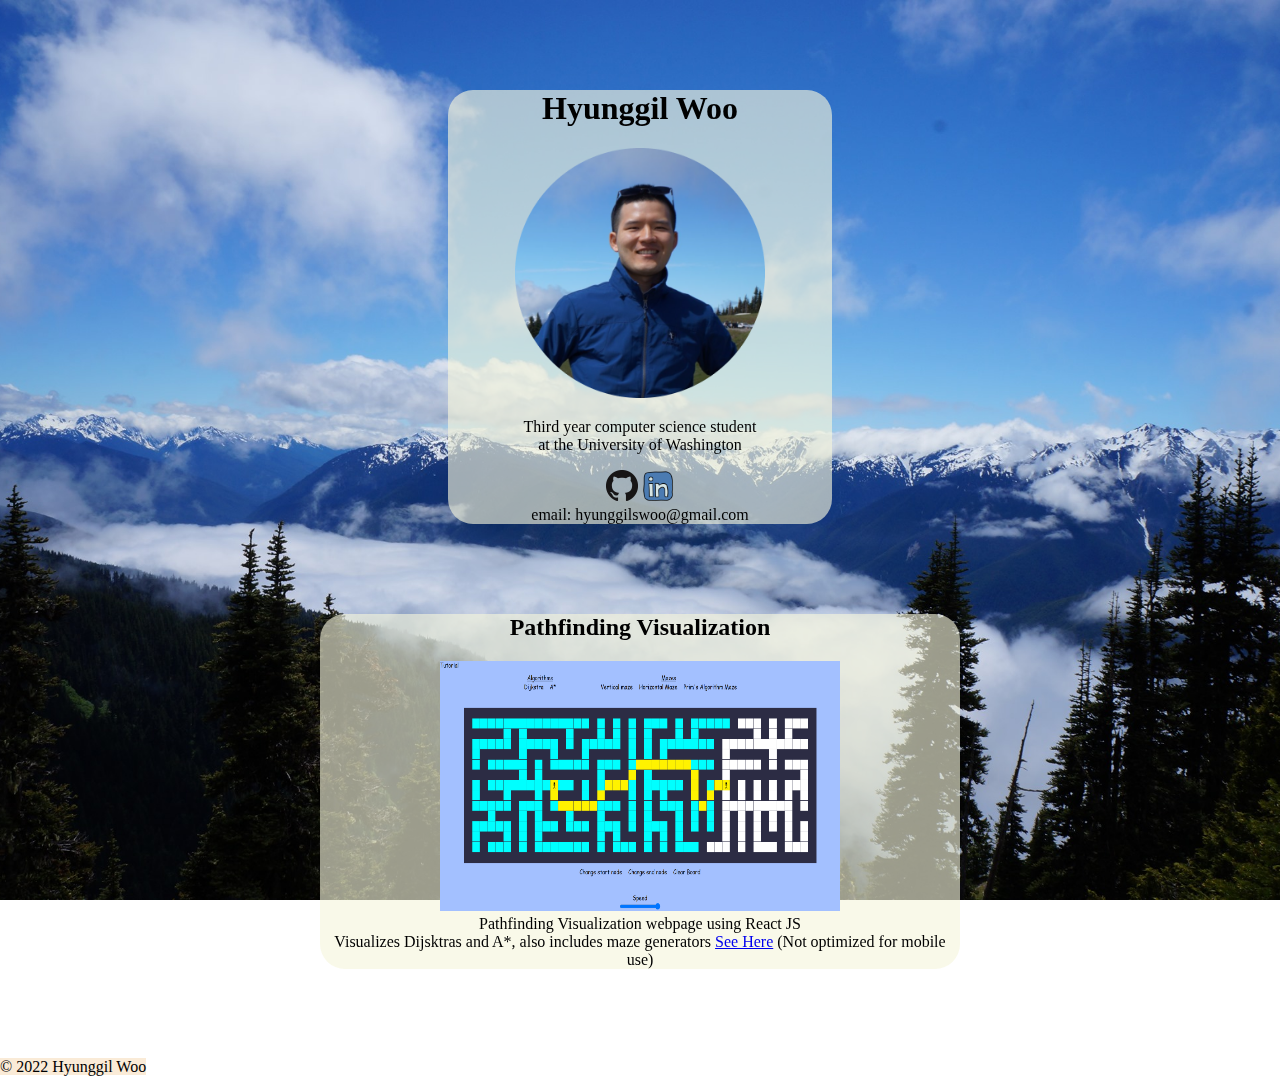
==== index.html @ 82d0720c "Add files via upload" ====
<!DOCTYPE html>
<html lang="en">
  <head>
    <link href="stylesheet.css" rel="stylesheet" />
    <title>Hyunggil Woo</title>
    <link rel="icon" href="resources/Hyunggil_Title.png" type="image/icon type" />
  </head>

  <body id="noScroll" class="main" style="font-family: Comic Sans MS">
    <div class="mainblock show-on-scroll">
      <h1 style="text-align: center">Hyunggil Woo</h1>
      <div style="text-align: center">
        <img src="resources/Hyunggil.png" width="250" height="250" />
      </div>
      <span style="text-align: center">
        <p>
          Third year computer science student<br />
          at the University of Washington
        </p>

        <div>
          <!--
          <a href="" target="”_blank”"
            ><img src="resources/resumepic.png"
          /></a>
          -->
          <a href="https://github.com/Hyunggilwoo" target="”_blank”"
            ><img src="resources/gitpic.png"
          /></a>
          <a
            href="https://www.linkedin.com/in/hyunggil-woo/"
            target="”_blank”"
            ><img src="resources/linkpic.png"
          /></a>
        </div>
        <div style="text-align: center">email: hyunggilswoo@gmail.com</div>
      </span>
    </div>
    <!--
    <div class="ProjBlock show-on-scroll" style="text-align: center">
      <h2 style="position: relative">Sorting Visualization</h2>
      <img src="resources/SortPic.PNG" width="400" height="250" /><br />
      Sorting Visualization webpage using React JS<br />
      Visualizes SelectionSort, MergeSort, QuickSort and HeapSort
      <a
        href=
        target="”_blank”"
        >See Here</a
      >
      (Not optimized for mobile use)
    </div>
    -->
    <div class="ProjBlock show-on-scroll" style="text-align: center">
      <h2 style="position: relative">Pathfinding Visualization</h2>
      <img src="resources/PathfindingPic.PNG" width="400" height="250" /><br />
      Pathfinding Visualization webpage using React JS<br />
      Visualizes Dijsktras and A*, also includes maze generators
      <a
        href="https://hyunggilwoo.github.io/Visualizing-PathFinder/"
        target="”_blank”"
        >See Here</a
      >
      (Not optimized for mobile use)
    </div>
    <!--
    <div class="ProjBlock show-on-scroll" style="text-align: center">
      <h2 style="position: relative">Image-Inverter-and-Pixelater</h2>
      <img src="resources/ImgPic.PNG" width="400" height="250" /><br />
      Image inverter and pixelater using HTML, CSS and JavaScript<br />
      Able to invert and pixelate .png, .jpeg and .gif files<br />
      <a
        href=""
        target="”_blank”"
        >See Here</a
      >
      (Not optimized for mobile use)
    </div>
    -->
    <!--
    <div class="ProjBlock show-on-scroll" style="text-align: center">
      <h2 style="position: relative">Sudoku Solver</h2>
      <img src="resources/sudokuSolverPic.PNG" width="200" height="250" /><br />
      Sudoku Solver that uses a backtracking algorithm. Includes a visual
      animation of the algorithm<br />
      <a href="" target="”_blank”"
        >See Here</a
      >
    </div>
    -->
    <script src="portfolio.js" type="text/javascript"></script>
    <span style="width: auto; background-color: antiquewhite; bottom: 0"
      >© 2022 Hyunggil Woo</span
    >
  </body>
</html>
---- stylesheet.css ----
body, html {
  height: 100%;
  margin: 0;
}
.main {
  background-image: url(./resources/hurriciane_ridge.jpg);
  height: 100%; 
  
}
#noScroll{
  background-repeat: no-repeat;
  background-attachment: fixed;
  background-position: center;
  background-size: cover;
}
  div.mainblock{
    width: 30%;
    border-radius: 25px;
    background-color: rgba(245, 245, 220, 0.63);
    margin-top: 7%;
    margin-bottom: 7%;
}
  .mainblock{
    margin: 2em auto;
    animation-name: anim2;
    animation-duration: 2s;  
    opacity: 1;
    transition: opacity 1s ease-out;
    will-change:  opacity;
      
  }
  .mainblock.is-visible{
    opacity: 1;
    
}
  @keyframes anim2 {
    
    from {opacity: 0;}
    to {opacity: 1;}
  }
  
  div.ProjBlock{
      width: 50%;
      border-radius: 25px;
      background-color: rgba(245, 245, 220, 0.63);
      margin-top: 7%;
      margin-bottom: 7%;
  }
  .ProjBlock{
    margin: 2em auto;
    opacity: 0;
    transition: opacity 1s ease-out;
    will-change:  opacity;
    
  }

  .ProjBlock.is-visible{
      opacity: 1;
      
  }
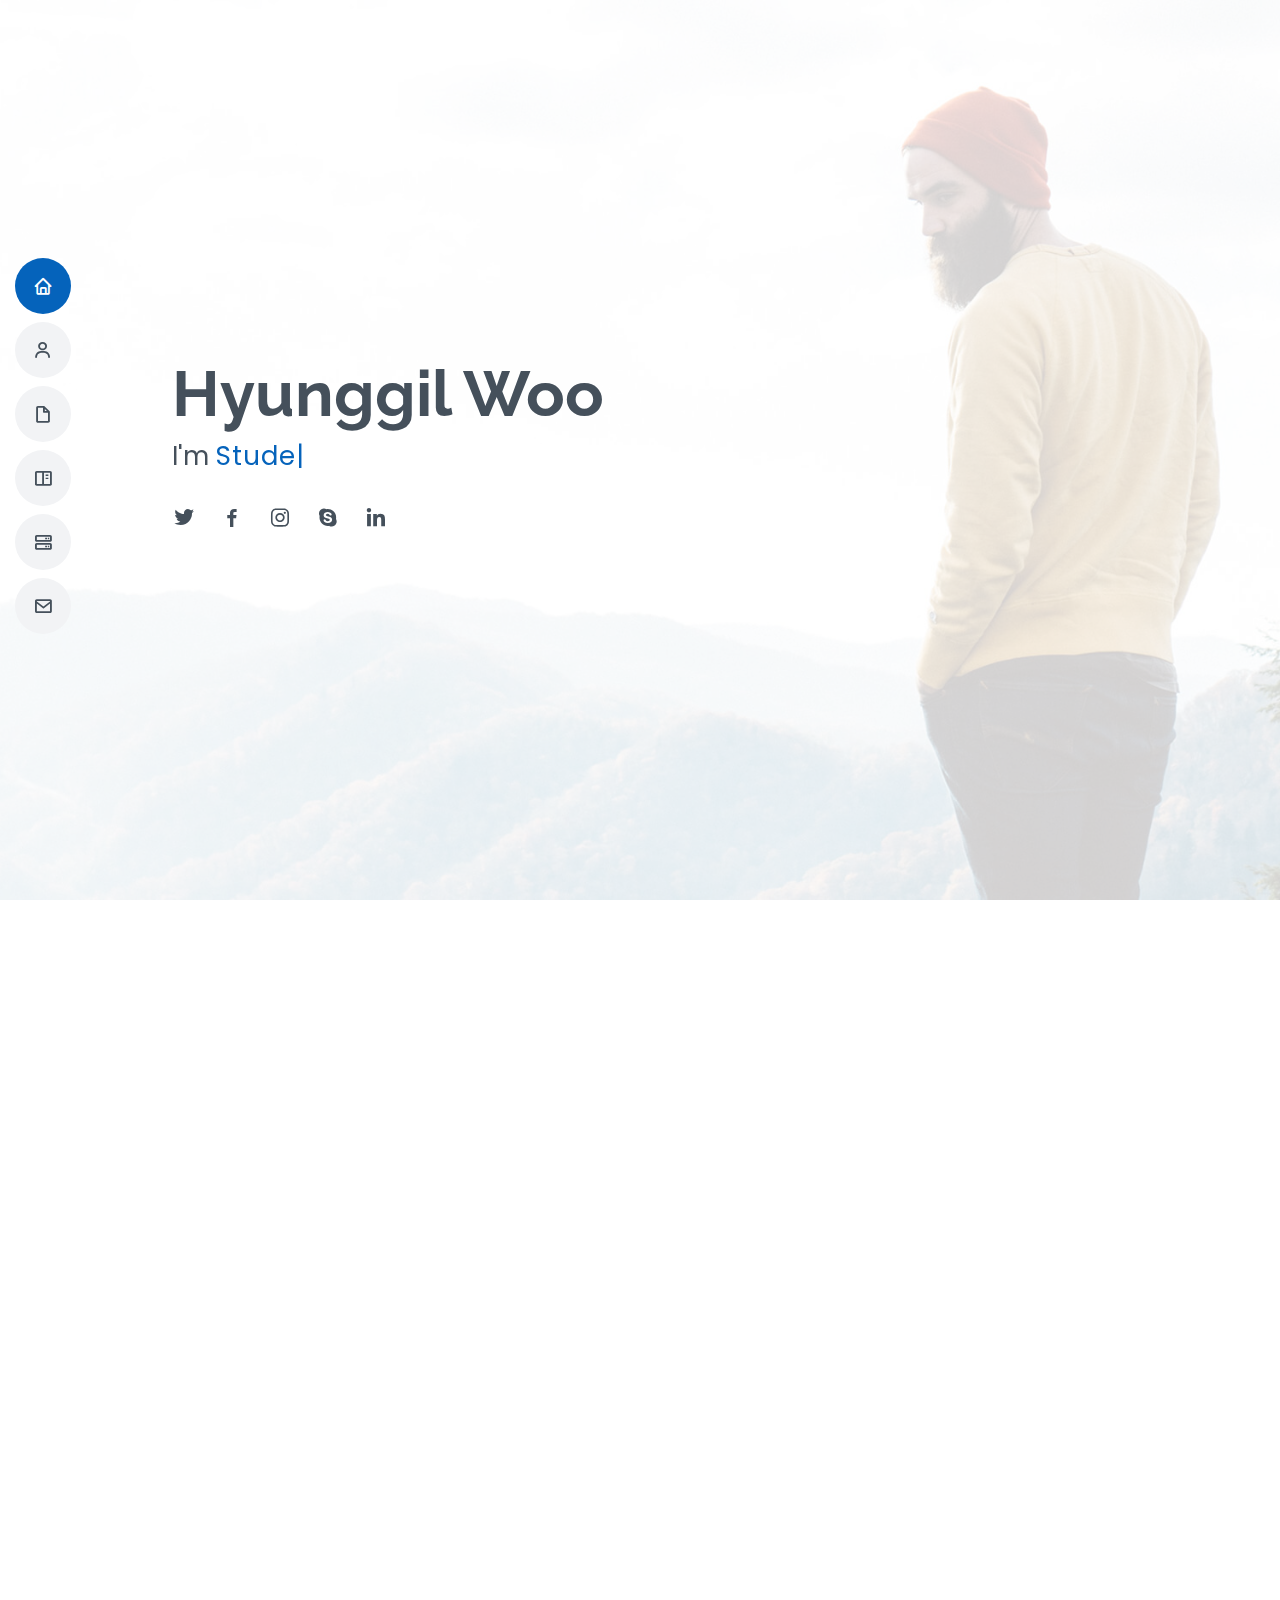
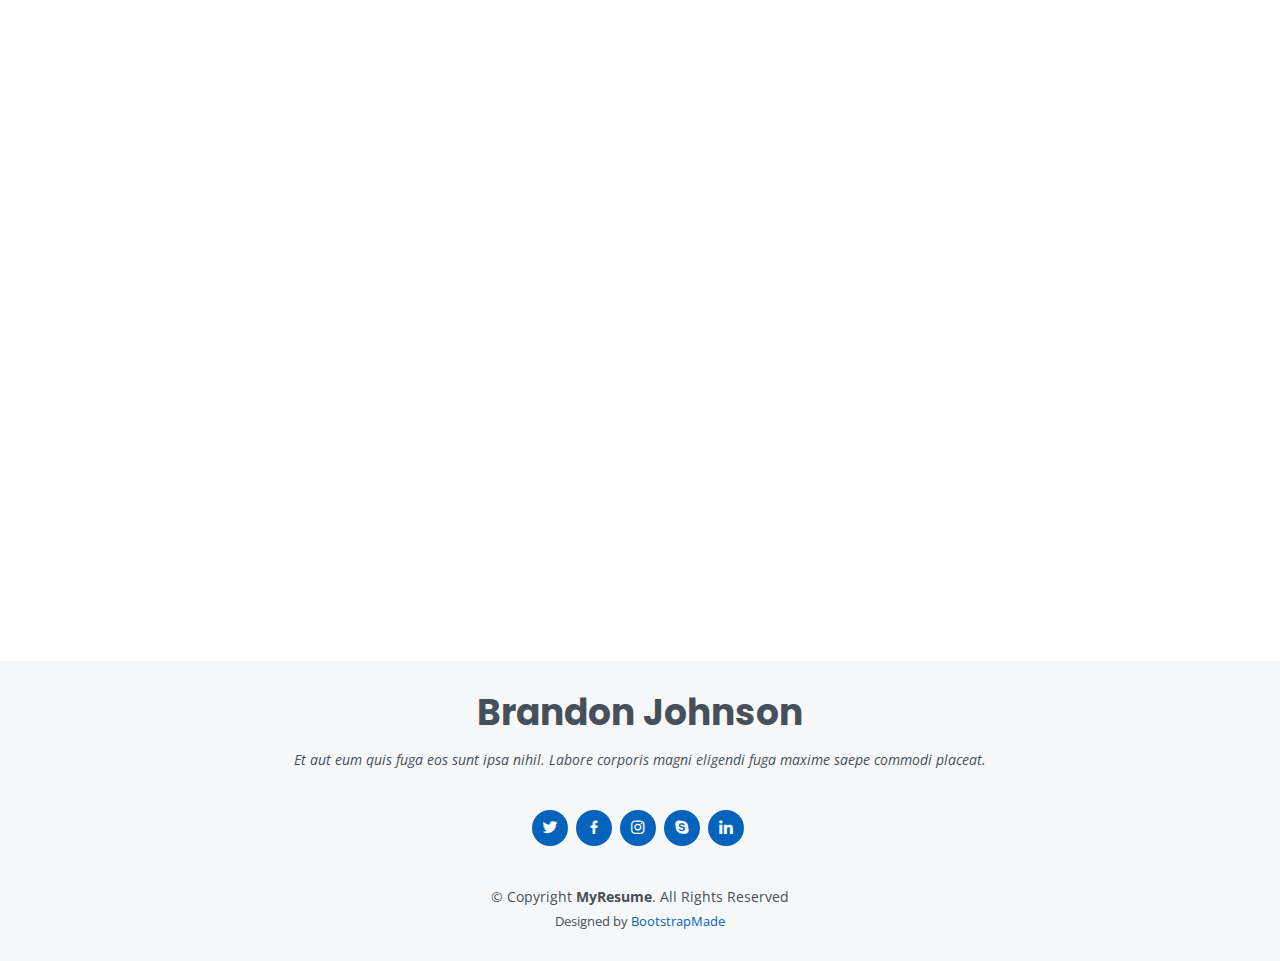
==== commit 76b93ecd: "Updated the repo with a new template" ====
--- a/index.html
+++ b/index.html
@@ -1,95 +1,745 @@
-<!DOCTYPE html>
-<html lang="en">
-  <head>
-    <link href="stylesheet.css" rel="stylesheet" />
-    <title>Hyunggil Woo</title>
-    <link rel="icon" href="resources/Hyunggil_Title.png" type="image/icon type" />
-  </head>
-
-  <body id="noScroll" class="main" style="font-family: Comic Sans MS">
-    <div class="mainblock show-on-scroll">
-      <h1 style="text-align: center">Hyunggil Woo</h1>
-      <div style="text-align: center">
-        <img src="resources/Hyunggil.png" width="250" height="250" />
-      </div>
-      <span style="text-align: center">
-        <p>
-          Third year computer science student<br />
-          at the University of Washington
-        </p>
-
-        <div>
-          <!--
-          <a href="" target="”_blank”"
-            ><img src="resources/resumepic.png"
-          /></a>
-          -->
-          <a href="https://github.com/Hyunggilwoo" target="”_blank”"
-            ><img src="resources/gitpic.png"
-          /></a>
-          <a
-            href="https://www.linkedin.com/in/hyunggil-woo/"
-            target="”_blank”"
-            ><img src="resources/linkpic.png"
-          /></a>
-        </div>
-        <div style="text-align: center">email: hyunggilswoo@gmail.com</div>
-      </span>
-    </div>
-    <!--
-    <div class="ProjBlock show-on-scroll" style="text-align: center">
-      <h2 style="position: relative">Sorting Visualization</h2>
-      <img src="resources/SortPic.PNG" width="400" height="250" /><br />
-      Sorting Visualization webpage using React JS<br />
-      Visualizes SelectionSort, MergeSort, QuickSort and HeapSort
-      <a
-        href=
-        target="”_blank”"
-        >See Here</a
-      >
-      (Not optimized for mobile use)
-    </div>
-    -->
-    <div class="ProjBlock show-on-scroll" style="text-align: center">
-      <h2 style="position: relative">Pathfinding Visualization</h2>
-      <img src="resources/PathfindingPic.PNG" width="400" height="250" /><br />
-      Pathfinding Visualization webpage using React JS<br />
-      Visualizes Dijsktras and A*, also includes maze generators
-      <a
-        href="https://hyunggilwoo.github.io/Visualizing-PathFinder/"
-        target="”_blank”"
-        >See Here</a
-      >
-      (Not optimized for mobile use)
-    </div>
-    <!--
-    <div class="ProjBlock show-on-scroll" style="text-align: center">
-      <h2 style="position: relative">Image-Inverter-and-Pixelater</h2>
-      <img src="resources/ImgPic.PNG" width="400" height="250" /><br />
-      Image inverter and pixelater using HTML, CSS and JavaScript<br />
-      Able to invert and pixelate .png, .jpeg and .gif files<br />
-      <a
-        href=""
-        target="”_blank”"
-        >See Here</a
-      >
-      (Not optimized for mobile use)
-    </div>
-    -->
-    <!--
-    <div class="ProjBlock show-on-scroll" style="text-align: center">
-      <h2 style="position: relative">Sudoku Solver</h2>
-      <img src="resources/sudokuSolverPic.PNG" width="200" height="250" /><br />
-      Sudoku Solver that uses a backtracking algorithm. Includes a visual
-      animation of the algorithm<br />
-      <a href="" target="”_blank”"
-        >See Here</a
-      >
-    </div>
-    -->
-    <script src="portfolio.js" type="text/javascript"></script>
-    <span style="width: auto; background-color: antiquewhite; bottom: 0"
-      >© 2022 Hyunggil Woo</span
-    >
-  </body>
-</html>
+<!DOCTYPE html>
+<html lang="en">
+
+<head>
+  <meta charset="utf-8">
+  <meta content="width=device-width, initial-scale=1.0" name="viewport">
+
+  <title>MyResume Bootstrap Template - Index</title>
+  <meta content="" name="description">
+  <meta content="" name="keywords">
+
+  <!-- Favicons -->
+  <link href="assets/img/favicon.png" rel="icon">
+  <link href="assets/img/apple-touch-icon.png" rel="apple-touch-icon">
+
+  <!-- Google Fonts -->
+  <link href="https://fonts.googleapis.com/css?family=Open+Sans:300,300i,400,400i,600,600i,700,700i|Raleway:300,300i,400,400i,500,500i,600,600i,700,700i|Poppins:300,300i,400,400i,500,500i,600,600i,700,700i" rel="stylesheet">
+
+  <!-- Vendor CSS Files -->
+  <link href="assets/vendor/aos/aos.css" rel="stylesheet">
+  <link href="assets/vendor/bootstrap/css/bootstrap.min.css" rel="stylesheet">
+  <link href="assets/vendor/bootstrap-icons/bootstrap-icons.css" rel="stylesheet">
+  <link href="assets/vendor/boxicons/css/boxicons.min.css" rel="stylesheet">
+  <link href="assets/vendor/glightbox/css/glightbox.min.css" rel="stylesheet">
+  <link href="assets/vendor/swiper/swiper-bundle.min.css" rel="stylesheet">
+
+  <!-- Template Main CSS File -->
+  <link href="assets/css/style.css" rel="stylesheet">
+
+  <!-- =======================================================
+  * Template Name: MyResume - v4.10.0
+  * Template URL: https://bootstrapmade.com/free-html-bootstrap-template-my-resume/
+  * Author: BootstrapMade.com
+  * License: https://bootstrapmade.com/license/
+  ======================================================== -->
+</head>
+
+<body>
+
+  <!-- ======= Mobile nav toggle button ======= -->
+  <!-- <button type="button" class="mobile-nav-toggle d-xl-none"><i class="bi bi-list mobile-nav-toggle"></i></button> -->
+  <i class="bi bi-list mobile-nav-toggle d-lg-none"></i>
+  <!-- ======= Header ======= -->
+  <header id="header" class="d-flex flex-column justify-content-center">
+
+    <nav id="navbar" class="navbar nav-menu">
+      <ul>
+        <li><a href="#hero" class="nav-link scrollto active"><i class="bx bx-home"></i> <span>Home</span></a></li>
+        <li><a href="#about" class="nav-link scrollto"><i class="bx bx-user"></i> <span>About</span></a></li>
+        <li><a href="#resume" class="nav-link scrollto"><i class="bx bx-file-blank"></i> <span>Resume</span></a></li>
+        <li><a href="#portfolio" class="nav-link scrollto"><i class="bx bx-book-content"></i> <span>Portfolio</span></a></li>
+        <li><a href="#services" class="nav-link scrollto"><i class="bx bx-server"></i> <span>Services</span></a></li>
+        <li><a href="#contact" class="nav-link scrollto"><i class="bx bx-envelope"></i> <span>Contact</span></a></li>
+      </ul>
+    </nav><!-- .nav-menu -->
+
+  </header><!-- End Header -->
+
+  <!-- ======= Hero Section ======= -->
+  <section id="hero" class="d-flex flex-column justify-content-center">
+    <div class="container" data-aos="zoom-in" data-aos-delay="100">
+      <h1>Hyunggil Woo</h1>
+      <p>I'm <span class="typed" data-typed-items="Student, Software Engineer, Aspiring Entrepreneur"></span></p>
+      <div class="social-links">
+        <a href="#" class="twitter"><i class="bx bxl-twitter"></i></a>
+        <a href="#" class="facebook"><i class="bx bxl-facebook"></i></a>
+        <a href="#" class="instagram"><i class="bx bxl-instagram"></i></a>
+        <a href="#" class="google-plus"><i class="bx bxl-skype"></i></a>
+        <a href="#" class="linkedin"><i class="bx bxl-linkedin"></i></a>
+      </div>
+    </div>
+  </section><!-- End Hero -->
+
+  <main id="main">
+
+    <!-- ======= About Section ======= -->
+    <section id="about" class="about">
+      <div class="container" data-aos="fade-up">
+
+        <div class="section-title">
+          <h2>About</h2>
+          <p>Magnam dolores commodi suscipit. Necessitatibus eius consequatur ex aliquid fuga eum quidem. Sit sint consectetur velit. Quisquam quos quisquam cupiditate. Et nemo qui impedit suscipit alias ea. Quia fugiat sit in iste officiis commodi quidem hic quas.</p>
+        </div>
+
+        <div class="row">
+          <div class="col-lg-4">
+            <img src="assets/img/profile-img.jpg" class="img-fluid" alt="">
+          </div>
+          <div class="col-lg-8 pt-4 pt-lg-0 content">
+            <h3>UI/UX Designer &amp; Web Developer.</h3>
+            <p class="fst-italic">
+              Lorem ipsum dolor sit amet, consectetur adipiscing elit, sed do eiusmod tempor incididunt ut labore et dolore
+              magna aliqua.
+            </p>
+            <div class="row">
+              <div class="col-lg-6">
+                <ul>
+                  <li><i class="bi bi-chevron-right"></i> <strong>Birthday:</strong> <span>1 May 1995</span></li>
+                  <li><i class="bi bi-chevron-right"></i> <strong>Website:</strong> <span>www.example.com</span></li>
+                  <li><i class="bi bi-chevron-right"></i> <strong>Phone:</strong> <span>+123 456 7890</span></li>
+                  <li><i class="bi bi-chevron-right"></i> <strong>City:</strong> <span>New York, USA</span></li>
+                </ul>
+              </div>
+              <div class="col-lg-6">
+                <ul>
+                  <li><i class="bi bi-chevron-right"></i> <strong>Age:</strong> <span>30</span></li>
+                  <li><i class="bi bi-chevron-right"></i> <strong>Degree:</strong> <span>Master</span></li>
+                  <li><i class="bi bi-chevron-right"></i> <strong>PhEmailone:</strong> <span>email@example.com</span></li>
+                  <li><i class="bi bi-chevron-right"></i> <strong>Freelance:</strong> <span>Available</span></li>
+                </ul>
+              </div>
+            </div>
+            <p>
+              Officiis eligendi itaque labore et dolorum mollitia officiis optio vero. Quisquam sunt adipisci omnis et ut. Nulla accusantium dolor incidunt officia tempore. Et eius omnis.
+              Cupiditate ut dicta maxime officiis quidem quia. Sed et consectetur qui quia repellendus itaque neque. Aliquid amet quidem ut quaerat cupiditate. Ab et eum qui repellendus omnis culpa magni laudantium dolores.
+            </p>
+          </div>
+        </div>
+
+      </div>
+    </section><!-- End About Section -->
+
+    <!-- ======= Facts Section ======= -->
+    <section id="facts" class="facts">
+      <div class="container" data-aos="fade-up">
+
+        <div class="section-title">
+          <h2>Facts</h2>
+          <p>Magnam dolores commodi suscipit. Necessitatibus eius consequatur ex aliquid fuga eum quidem. Sit sint consectetur velit. Quisquam quos quisquam cupiditate. Et nemo qui impedit suscipit alias ea. Quia fugiat sit in iste officiis commodi quidem hic quas.</p>
+        </div>
+
+        <div class="row">
+
+          <div class="col-lg-3 col-md-6">
+            <div class="count-box">
+              <i class="bi bi-emoji-smile"></i>
+              <span data-purecounter-start="0" data-purecounter-end="232" data-purecounter-duration="1" class="purecounter"></span>
+              <p>Happy Clients</p>
+            </div>
+          </div>
+
+          <div class="col-lg-3 col-md-6 mt-5 mt-md-0">
+            <div class="count-box">
+              <i class="bi bi-journal-richtext"></i>
+              <span data-purecounter-start="0" data-purecounter-end="521" data-purecounter-duration="1" class="purecounter"></span>
+              <p>Projects</p>
+            </div>
+          </div>
+
+          <div class="col-lg-3 col-md-6 mt-5 mt-lg-0">
+            <div class="count-box">
+              <i class="bi bi-headset"></i>
+              <span data-purecounter-start="0" data-purecounter-end="1463" data-purecounter-duration="1" class="purecounter"></span>
+              <p>Hours Of Support</p>
+            </div>
+          </div>
+
+          <div class="col-lg-3 col-md-6 mt-5 mt-lg-0">
+            <div class="count-box">
+              <i class="bi bi-award"></i>
+              <span data-purecounter-start="0" data-purecounter-end="25" data-purecounter-duration="1" class="purecounter"></span>
+              <p>Awards</p>
+            </div>
+          </div>
+
+        </div>
+
+      </div>
+    </section><!-- End Facts Section -->
+
+    <!-- ======= Skills Section ======= -->
+    <section id="skills" class="skills section-bg">
+      <div class="container" data-aos="fade-up">
+
+        <div class="section-title">
+          <h2>Skills</h2>
+          <p>Magnam dolores commodi suscipit. Necessitatibus eius consequatur ex aliquid fuga eum quidem. Sit sint consectetur velit. Quisquam quos quisquam cupiditate. Et nemo qui impedit suscipit alias ea. Quia fugiat sit in iste officiis commodi quidem hic quas.</p>
+        </div>
+
+        <div class="row skills-content">
+
+          <div class="col-lg-6">
+
+            <div class="progress">
+              <span class="skill">HTML <i class="val">100%</i></span>
+              <div class="progress-bar-wrap">
+                <div class="progress-bar" role="progressbar" aria-valuenow="100" aria-valuemin="0" aria-valuemax="100"></div>
+              </div>
+            </div>
+
+            <div class="progress">
+              <span class="skill">CSS <i class="val">90%</i></span>
+              <div class="progress-bar-wrap">
+                <div class="progress-bar" role="progressbar" aria-valuenow="90" aria-valuemin="0" aria-valuemax="100"></div>
+              </div>
+            </div>
+
+            <div class="progress">
+              <span class="skill">JavaScript <i class="val">75%</i></span>
+              <div class="progress-bar-wrap">
+                <div class="progress-bar" role="progressbar" aria-valuenow="75" aria-valuemin="0" aria-valuemax="100"></div>
+              </div>
+            </div>
+
+          </div>
+
+          <div class="col-lg-6">
+
+            <div class="progress">
+              <span class="skill">PHP <i class="val">80%</i></span>
+              <div class="progress-bar-wrap">
+                <div class="progress-bar" role="progressbar" aria-valuenow="80" aria-valuemin="0" aria-valuemax="100"></div>
+              </div>
+            </div>
+
+            <div class="progress">
+              <span class="skill">WordPress/CMS <i class="val">90%</i></span>
+              <div class="progress-bar-wrap">
+                <div class="progress-bar" role="progressbar" aria-valuenow="90" aria-valuemin="0" aria-valuemax="100"></div>
+              </div>
+            </div>
+
+            <div class="progress">
+              <span class="skill">Photoshop <i class="val">55%</i></span>
+              <div class="progress-bar-wrap">
+                <div class="progress-bar" role="progressbar" aria-valuenow="55" aria-valuemin="0" aria-valuemax="100"></div>
+              </div>
+            </div>
+
+          </div>
+
+        </div>
+
+      </div>
+    </section><!-- End Skills Section -->
+
+    <!-- ======= Resume Section ======= -->
+    <section id="resume" class="resume">
+      <div class="container" data-aos="fade-up">
+
+        <div class="section-title">
+          <h2>Resume</h2>
+          <p>Magnam dolores commodi suscipit. Necessitatibus eius consequatur ex aliquid fuga eum quidem. Sit sint consectetur velit. Quisquam quos quisquam cupiditate. Et nemo qui impedit suscipit alias ea. Quia fugiat sit in iste officiis commodi quidem hic quas.</p>
+        </div>
+
+        <div class="row">
+          <div class="col-lg-6">
+            <h3 class="resume-title">Sumary</h3>
+            <div class="resume-item pb-0">
+              <h4>Brandon Johnson</h4>
+              <p><em>Innovative and deadline-driven Graphic Designer with 3+ years of experience designing and developing user-centered digital/print marketing material from initial concept to final, polished deliverable.</em></p>
+              <ul>
+                <li>Portland par 127,Orlando, FL</li>
+                <li>(123) 456-7891</li>
+                <li>alice.barkley@example.com</li>
+              </ul>
+            </div>
+
+            <h3 class="resume-title">Education</h3>
+            <div class="resume-item">
+              <h4>Master of Fine Arts &amp; Graphic Design</h4>
+              <h5>2015 - 2016</h5>
+              <p><em>Rochester Institute of Technology, Rochester, NY</em></p>
+              <p>Qui deserunt veniam. Et sed aliquam labore tempore sed quisquam iusto autem sit. Ea vero voluptatum qui ut dignissimos deleniti nerada porti sand markend</p>
+            </div>
+            <div class="resume-item">
+              <h4>Bachelor of Fine Arts &amp; Graphic Design</h4>
+              <h5>2010 - 2014</h5>
+              <p><em>Rochester Institute of Technology, Rochester, NY</em></p>
+              <p>Quia nobis sequi est occaecati aut. Repudiandae et iusto quae reiciendis et quis Eius vel ratione eius unde vitae rerum voluptates asperiores voluptatem Earum molestiae consequatur neque etlon sader mart dila</p>
+            </div>
+          </div>
+          <div class="col-lg-6">
+            <h3 class="resume-title">Professional Experience</h3>
+            <div class="resume-item">
+              <h4>Senior graphic design specialist</h4>
+              <h5>2019 - Present</h5>
+              <p><em>Experion, New York, NY </em></p>
+              <ul>
+                <li>Lead in the design, development, and implementation of the graphic, layout, and production communication materials</li>
+                <li>Delegate tasks to the 7 members of the design team and provide counsel on all aspects of the project. </li>
+                <li>Supervise the assessment of all graphic materials in order to ensure quality and accuracy of the design</li>
+                <li>Oversee the efficient use of production project budgets ranging from $2,000 - $25,000</li>
+              </ul>
+            </div>
+            <div class="resume-item">
+              <h4>Graphic design specialist</h4>
+              <h5>2017 - 2018</h5>
+              <p><em>Stepping Stone Advertising, New York, NY</em></p>
+              <ul>
+                <li>Developed numerous marketing programs (logos, brochures,infographics, presentations, and advertisements).</li>
+                <li>Managed up to 5 projects or tasks at a given time while under pressure</li>
+                <li>Recommended and consulted with clients on the most appropriate graphic design</li>
+                <li>Created 4+ design presentations and proposals a month for clients and account managers</li>
+              </ul>
+            </div>
+          </div>
+        </div>
+
+      </div>
+    </section><!-- End Resume Section -->
+
+    <!-- ======= Portfolio Section ======= -->
+    <section id="portfolio" class="portfolio section-bg">
+      <div class="container" data-aos="fade-up">
+
+        <div class="section-title">
+          <h2>Portfolio</h2>
+          <p>Magnam dolores commodi suscipit. Necessitatibus eius consequatur ex aliquid fuga eum quidem. Sit sint consectetur velit. Quisquam quos quisquam cupiditate. Et nemo qui impedit suscipit alias ea. Quia fugiat sit in iste officiis commodi quidem hic quas.</p>
+        </div>
+
+        <div class="row">
+          <div class="col-lg-12 d-flex justify-content-center" data-aos="fade-up" data-aos-delay="100">
+            <ul id="portfolio-flters">
+              <li data-filter="*" class="filter-active">All</li>
+              <li data-filter=".filter-app">App</li>
+              <li data-filter=".filter-card">Card</li>
+              <li data-filter=".filter-web">Web</li>
+            </ul>
+          </div>
+        </div>
+
+        <div class="row portfolio-container" data-aos="fade-up" data-aos-delay="200">
+
+          <div class="col-lg-4 col-md-6 portfolio-item filter-app">
+            <div class="portfolio-wrap">
+              <img src="assets/img/portfolio/portfolio-1.jpg" class="img-fluid" alt="">
+              <div class="portfolio-info">
+                <h4>App 1</h4>
+                <p>App</p>
+                <div class="portfolio-links">
+                  <a href="assets/img/portfolio/portfolio-1.jpg" data-gallery="portfolioGallery" class="portfolio-lightbox" title="App 1"><i class="bx bx-plus"></i></a>
+                  <a href="portfolio-details.html" class="portfolio-details-lightbox" data-glightbox="type: external" title="Portfolio Details"><i class="bx bx-link"></i></a>
+                </div>
+              </div>
+            </div>
+          </div>
+
+          <div class="col-lg-4 col-md-6 portfolio-item filter-web">
+            <div class="portfolio-wrap">
+              <img src="assets/img/portfolio/portfolio-2.jpg" class="img-fluid" alt="">
+              <div class="portfolio-info">
+                <h4>Web 3</h4>
+                <p>Web</p>
+                <div class="portfolio-links">
+                  <a href="assets/img/portfolio/portfolio-2.jpg" data-gallery="portfolioGallery" class="portfolio-lightbox" title="Web 3"><i class="bx bx-plus"></i></a>
+                  <a href="portfolio-details.html" class="portfolio-details-lightbox" data-glightbox="type: external" title="Portfolio Details"><i class="bx bx-link"></i></a>
+                </div>
+              </div>
+            </div>
+          </div>
+
+          <div class="col-lg-4 col-md-6 portfolio-item filter-app">
+            <div class="portfolio-wrap">
+              <img src="assets/img/portfolio/portfolio-3.jpg" class="img-fluid" alt="">
+              <div class="portfolio-info">
+                <h4>App 2</h4>
+                <p>App</p>
+                <div class="portfolio-links">
+                  <a href="assets/img/portfolio/portfolio-3.jpg" data-gallery="portfolioGallery" class="portfolio-lightbox" title="App 2"><i class="bx bx-plus"></i></a>
+                  <a href="portfolio-details.html" class="portfolio-details-lightbox" data-glightbox="type: external" title="Portfolio Details"><i class="bx bx-link"></i></a>
+                </div>
+              </div>
+            </div>
+          </div>
+
+          <div class="col-lg-4 col-md-6 portfolio-item filter-card">
+            <div class="portfolio-wrap">
+              <img src="assets/img/portfolio/portfolio-4.jpg" class="img-fluid" alt="">
+              <div class="portfolio-info">
+                <h4>Card 2</h4>
+                <p>Card</p>
+                <div class="portfolio-links">
+                  <a href="assets/img/portfolio/portfolio-4.jpg" data-gallery="portfolioGallery" class="portfolio-lightbox" title="Card 2"><i class="bx bx-plus"></i></a>
+                  <a href="portfolio-details.html" class="portfolio-details-lightbox" data-glightbox="type: external" title="Portfolio Details"><i class="bx bx-link"></i></a>
+                </div>
+              </div>
+            </div>
+          </div>
+
+          <div class="col-lg-4 col-md-6 portfolio-item filter-web">
+            <div class="portfolio-wrap">
+              <img src="assets/img/portfolio/portfolio-5.jpg" class="img-fluid" alt="">
+              <div class="portfolio-info">
+                <h4>Web 2</h4>
+                <p>Web</p>
+                <div class="portfolio-links">
+                  <a href="assets/img/portfolio/portfolio-5.jpg" data-gallery="portfolioGallery" class="portfolio-lightbox" title="Web 2"><i class="bx bx-plus"></i></a>
+                  <a href="portfolio-details.html" class="portfolio-details-lightbox" data-glightbox="type: external" title="Portfolio Details"><i class="bx bx-link"></i></a>
+                </div>
+              </div>
+            </div>
+          </div>
+
+          <div class="col-lg-4 col-md-6 portfolio-item filter-app">
+            <div class="portfolio-wrap">
+              <img src="assets/img/portfolio/portfolio-6.jpg" class="img-fluid" alt="">
+              <div class="portfolio-info">
+                <h4>App 3</h4>
+                <p>App</p>
+                <div class="portfolio-links">
+                  <a href="assets/img/portfolio/portfolio-6.jpg" data-gallery="portfolioGallery" class="portfolio-lightbox" title="App 3"><i class="bx bx-plus"></i></a>
+                  <a href="portfolio-details.html" class="portfolio-details-lightbox" data-glightbox="type: external" title="Portfolio Details"><i class="bx bx-link"></i></a>
+                </div>
+              </div>
+            </div>
+          </div>
+
+          <div class="col-lg-4 col-md-6 portfolio-item filter-card">
+            <div class="portfolio-wrap">
+              <img src="assets/img/portfolio/portfolio-7.jpg" class="img-fluid" alt="">
+              <div class="portfolio-info">
+                <h4>Card 1</h4>
+                <p>Card</p>
+                <div class="portfolio-links">
+                  <a href="assets/img/portfolio/portfolio-7.jpg" data-gallery="portfolioGallery" class="portfolio-lightbox" title="Card 1"><i class="bx bx-plus"></i></a>
+                  <a href="portfolio-details.html" class="portfolio-details-lightbox" data-glightbox="type: external" title="Portfolio Details"><i class="bx bx-link"></i></a>
+                </div>
+              </div>
+            </div>
+          </div>
+
+          <div class="col-lg-4 col-md-6 portfolio-item filter-card">
+            <div class="portfolio-wrap">
+              <img src="assets/img/portfolio/portfolio-8.jpg" class="img-fluid" alt="">
+              <div class="portfolio-info">
+                <h4>Card 3</h4>
+                <p>Card</p>
+                <div class="portfolio-links">
+                  <a href="assets/img/portfolio/portfolio-8.jpg" data-gallery="portfolioGallery" class="portfolio-lightbox" title="Card 3"><i class="bx bx-plus"></i></a>
+                  <a href="portfolio-details.html" class="portfolio-details-lightbox" data-glightbox="type: external" title="Portfolio Details"><i class="bx bx-link"></i></a>
+                </div>
+              </div>
+            </div>
+          </div>
+
+          <div class="col-lg-4 col-md-6 portfolio-item filter-web">
+            <div class="portfolio-wrap">
+              <img src="assets/img/portfolio/portfolio-9.jpg" class="img-fluid" alt="">
+              <div class="portfolio-info">
+                <h4>Web 3</h4>
+                <p>Web</p>
+                <div class="portfolio-links">
+                  <a href="assets/img/portfolio/portfolio-9.jpg" data-gallery="portfolioGallery" class="portfolio-lightbox" title="Web 3"><i class="bx bx-plus"></i></a>
+                  <a href="portfolio-details.html" class="portfolio-details-lightbox" data-glightbox="type: external" title="Portfolio Details"><i class="bx bx-link"></i></a>
+                </div>
+              </div>
+            </div>
+          </div>
+
+        </div>
+
+      </div>
+    </section><!-- End Portfolio Section -->
+
+    <!-- ======= Services Section ======= -->
+    <section id="services" class="services">
+      <div class="container" data-aos="fade-up">
+
+        <div class="section-title">
+          <h2>Services</h2>
+          <p>Magnam dolores commodi suscipit. Necessitatibus eius consequatur ex aliquid fuga eum quidem. Sit sint consectetur velit. Quisquam quos quisquam cupiditate. Et nemo qui impedit suscipit alias ea. Quia fugiat sit in iste officiis commodi quidem hic quas.</p>
+        </div>
+
+        <div class="row">
+
+          <div class="col-lg-4 col-md-6 d-flex align-items-stretch" data-aos="zoom-in" data-aos-delay="100">
+            <div class="icon-box iconbox-blue">
+              <div class="icon">
+                <svg width="100" height="100" viewBox="0 0 600 600" xmlns="http://www.w3.org/2000/svg">
+                  <path stroke="none" stroke-width="0" fill="#f5f5f5" d="M300,521.0016835830174C376.1290562159157,517.8887921683347,466.0731472004068,529.7835943286574,510.70327084640275,468.03025145048787C554.3714126377745,407.6079735673963,508.03601936045806,328.9844924480964,491.2728898941984,256.3432110539036C474.5976632858925,184.082847569629,479.9380746630129,96.60480741107993,416.23090153303,58.64404602377083C348.86323505073057,18.502131276798302,261.93793281208167,40.57373210992963,193.5410806939664,78.93577620505333C130.42746243093433,114.334589627462,98.30271207620316,179.96522072025542,76.75703585869454,249.04625023123273C51.97151888228291,328.5150500222984,13.704378332031375,421.85034740162234,66.52175969318436,486.19268352777647C119.04800174914682,550.1803526380478,217.28368757567262,524.383925680826,300,521.0016835830174"></path>
+                </svg>
+                <i class="bx bxl-dribbble"></i>
+              </div>
+              <h4><a href="">Lorem Ipsum</a></h4>
+              <p>Voluptatum deleniti atque corrupti quos dolores et quas molestias excepturi</p>
+            </div>
+          </div>
+
+          <div class="col-lg-4 col-md-6 d-flex align-items-stretch mt-4 mt-md-0" data-aos="zoom-in" data-aos-delay="200">
+            <div class="icon-box iconbox-orange ">
+              <div class="icon">
+                <svg width="100" height="100" viewBox="0 0 600 600" xmlns="http://www.w3.org/2000/svg">
+                  <path stroke="none" stroke-width="0" fill="#f5f5f5" d="M300,582.0697525312426C382.5290701553225,586.8405444964366,449.9789794690241,525.3245884688669,502.5850820975895,461.55621195738473C556.606425686781,396.0723002908107,615.8543463187945,314.28637112970534,586.6730223649479,234.56875336149918C558.9533121215079,158.8439757836574,454.9685369536778,164.00468322053177,381.49747125262974,130.76875717737553C312.15926192815925,99.40240125094834,248.97055460311594,18.661163978235184,179.8680185752513,50.54337015887873C110.5421016452524,82.52863877960104,119.82277516462835,180.83849132639028,109.12597500060166,256.43424936330496C100.08760227029461,320.3096726198365,92.17705696193138,384.0621239912766,124.79988738764834,439.7174275375508C164.83382741302287,508.01625554203684,220.96474134820875,577.5009287672846,300,582.0697525312426"></path>
+                </svg>
+                <i class="bx bx-file"></i>
+              </div>
+              <h4><a href="">Sed Perspiciatis</a></h4>
+              <p>Duis aute irure dolor in reprehenderit in voluptate velit esse cillum dolore</p>
+            </div>
+          </div>
+
+          <div class="col-lg-4 col-md-6 d-flex align-items-stretch mt-4 mt-lg-0" data-aos="zoom-in" data-aos-delay="300">
+            <div class="icon-box iconbox-pink">
+              <div class="icon">
+                <svg width="100" height="100" viewBox="0 0 600 600" xmlns="http://www.w3.org/2000/svg">
+                  <path stroke="none" stroke-width="0" fill="#f5f5f5" d="M300,541.5067337569781C382.14930387511276,545.0595476570109,479.8736841581634,548.3450877840088,526.4010558755058,480.5488172755941C571.5218469581645,414.80211281144784,517.5187510058486,332.0715597781072,496.52539010469104,255.14436215662573C477.37192572678356,184.95920475031193,473.57363656557914,105.61284051026155,413.0603344069578,65.22779650032875C343.27470386102294,18.654635553484475,251.2091493199835,5.337323636656869,175.0934190732945,40.62881213300186C97.87086631185822,76.43348514350839,51.98124368387456,156.15599469081315,36.44837278890362,239.84606092416172C21.716077023791087,319.22268207091537,43.775223500013084,401.1760424656574,96.891909868211,461.97329694683043C147.22146801428983,519.5804099606455,223.5754009179313,538.201503339737,300,541.5067337569781"></path>
+                </svg>
+                <i class="bx bx-tachometer"></i>
+              </div>
+              <h4><a href="">Magni Dolores</a></h4>
+              <p>Excepteur sint occaecat cupidatat non proident, sunt in culpa qui officia</p>
+            </div>
+          </div>
+
+          <div class="col-lg-4 col-md-6 d-flex align-items-stretch mt-4" data-aos="zoom-in" data-aos-delay="100">
+            <div class="icon-box iconbox-yellow">
+              <div class="icon">
+                <svg width="100" height="100" viewBox="0 0 600 600" xmlns="http://www.w3.org/2000/svg">
+                  <path stroke="none" stroke-width="0" fill="#f5f5f5" d="M300,503.46388370962813C374.79870501325706,506.71871716319447,464.8034551963731,527.1746412648533,510.4981551193396,467.86667711651364C555.9287308511215,408.9015244558933,512.6030010748507,327.5744911775523,490.211057578863,256.5855673507754C471.097692560561,195.9906835881958,447.69079081568157,138.11976852964426,395.19560036434837,102.3242989838813C329.3053358748298,57.3949838291264,248.02791733380457,8.279543830951368,175.87071277845988,42.242879143198664C103.41431057327972,76.34704239035025,93.79494320519305,170.9812938413882,81.28167332365135,250.07896920659033C70.17666984294237,320.27484674793965,64.84698225790005,396.69656628748305,111.28512138212992,450.4950937839243C156.20124167950087,502.5303643271138,231.32542653798444,500.4755392045468,300,503.46388370962813"></path>
+                </svg>
+                <i class="bx bx-layer"></i>
+              </div>
+              <h4><a href="">Nemo Enim</a></h4>
+              <p>At vero eos et accusamus et iusto odio dignissimos ducimus qui blanditiis</p>
+            </div>
+          </div>
+
+          <div class="col-lg-4 col-md-6 d-flex align-items-stretch mt-4" data-aos="zoom-in" data-aos-delay="200">
+            <div class="icon-box iconbox-red">
+              <div class="icon">
+                <svg width="100" height="100" viewBox="0 0 600 600" xmlns="http://www.w3.org/2000/svg">
+                  <path stroke="none" stroke-width="0" fill="#f5f5f5" d="M300,532.3542879108572C369.38199826031484,532.3153073249985,429.10787420159085,491.63046689027357,474.5244479745417,439.17860296908856C522.8885846962883,383.3225815378663,569.1668002868075,314.3205725914397,550.7432151929288,242.7694973846089C532.6665558377875,172.5657663291529,456.2379748765914,142.6223662098291,390.3689995646985,112.34683881706744C326.66090330228417,83.06452184765237,258.84405631176094,53.51806209861945,193.32584062364296,78.48882559362697C121.61183558270385,105.82097193414197,62.805066853699245,167.19869350419734,48.57481801355237,242.6138429142374C34.843463184063346,315.3850353017275,76.69343916112496,383.4422959591041,125.22947124332185,439.3748458443577C170.7312796277747,491.8107796887764,230.57421082200815,532.3932930995766,300,532.3542879108572"></path>
+                </svg>
+                <i class="bx bx-slideshow"></i>
+              </div>
+              <h4><a href="">Dele Cardo</a></h4>
+              <p>Quis consequatur saepe eligendi voluptatem consequatur dolor consequuntur</p>
+            </div>
+          </div>
+
+          <div class="col-lg-4 col-md-6 d-flex align-items-stretch mt-4" data-aos="zoom-in" data-aos-delay="300">
+            <div class="icon-box iconbox-teal">
+              <div class="icon">
+                <svg width="100" height="100" viewBox="0 0 600 600" xmlns="http://www.w3.org/2000/svg">
+                  <path stroke="none" stroke-width="0" fill="#f5f5f5" d="M300,566.797414625762C385.7384707136149,576.1784315230908,478.7894351017131,552.8928747891023,531.9192734346935,484.94944893311C584.6109503024035,417.5663521118492,582.489472248146,322.67544863468447,553.9536738515405,242.03673114598146C529.1557734026468,171.96086150256528,465.24506316201064,127.66468636344209,395.9583748389544,100.7403814666027C334.2173773831606,76.7482773500951,269.4350130405921,84.62216499799875,207.1952322260088,107.2889140133804C132.92018162631612,134.33871894543012,41.79353780512637,160.00259165414826,22.644507872594943,236.69541883565114C3.319112789854554,314.0945973066697,72.72355303640163,379.243833228382,124.04198916343866,440.3218312028393C172.9286146004772,498.5055451809895,224.45579914871206,558.5317968840102,300,566.797414625762"></path>
+                </svg>
+                <i class="bx bx-arch"></i>
+              </div>
+              <h4><a href="">Divera Don</a></h4>
+              <p>Modi nostrum vel laborum. Porro fugit error sit minus sapiente sit aspernatur</p>
+            </div>
+          </div>
+
+        </div>
+
+      </div>
+    </section><!-- End Services Section -->
+
+    <!-- ======= Testimonials Section ======= -->
+    <section id="testimonials" class="testimonials section-bg">
+      <div class="container" data-aos="fade-up">
+
+        <div class="section-title">
+          <h2>Testimonials</h2>
+        </div>
+
+        <div class="testimonials-slider swiper" data-aos="fade-up" data-aos-delay="100">
+          <div class="swiper-wrapper">
+
+            <div class="swiper-slide">
+              <div class="testimonial-item">
+                <img src="assets/img/testimonials/testimonials-1.jpg" class="testimonial-img" alt="">
+                <h3>Saul Goodman</h3>
+                <h4>Ceo &amp; Founder</h4>
+                <p>
+                  <i class="bx bxs-quote-alt-left quote-icon-left"></i>
+                  Proin iaculis purus consequat sem cure digni ssim donec porttitora entum suscipit rhoncus. Accusantium quam, ultricies eget id, aliquam eget nibh et. Maecen aliquam, risus at semper.
+                  <i class="bx bxs-quote-alt-right quote-icon-right"></i>
+                </p>
+              </div>
+            </div><!-- End testimonial item -->
+
+            <div class="swiper-slide">
+              <div class="testimonial-item">
+                <img src="assets/img/testimonials/testimonials-2.jpg" class="testimonial-img" alt="">
+                <h3>Sara Wilsson</h3>
+                <h4>Designer</h4>
+                <p>
+                  <i class="bx bxs-quote-alt-left quote-icon-left"></i>
+                  Export tempor illum tamen malis malis eram quae irure esse labore quem cillum quid cillum eram malis quorum velit fore eram velit sunt aliqua noster fugiat irure amet legam anim culpa.
+                  <i class="bx bxs-quote-alt-right quote-icon-right"></i>
+                </p>
+              </div>
+            </div><!-- End testimonial item -->
+
+            <div class="swiper-slide">
+              <div class="testimonial-item">
+                <img src="assets/img/testimonials/testimonials-3.jpg" class="testimonial-img" alt="">
+                <h3>Jena Karlis</h3>
+                <h4>Store Owner</h4>
+                <p>
+                  <i class="bx bxs-quote-alt-left quote-icon-left"></i>
+                  Enim nisi quem export duis labore cillum quae magna enim sint quorum nulla quem veniam duis minim tempor labore quem eram duis noster aute amet eram fore quis sint minim.
+                  <i class="bx bxs-quote-alt-right quote-icon-right"></i>
+                </p>
+              </div>
+            </div><!-- End testimonial item -->
+
+            <div class="swiper-slide">
+              <div class="testimonial-item">
+                <img src="assets/img/testimonials/testimonials-4.jpg" class="testimonial-img" alt="">
+                <h3>Matt Brandon</h3>
+                <h4>Freelancer</h4>
+                <p>
+                  <i class="bx bxs-quote-alt-left quote-icon-left"></i>
+                  Fugiat enim eram quae cillum dolore dolor amet nulla culpa multos export minim fugiat minim velit minim dolor enim duis veniam ipsum anim magna sunt elit fore quem dolore labore illum veniam.
+                  <i class="bx bxs-quote-alt-right quote-icon-right"></i>
+                </p>
+              </div>
+            </div><!-- End testimonial item -->
+
+            <div class="swiper-slide">
+              <div class="testimonial-item">
+                <img src="assets/img/testimonials/testimonials-5.jpg" class="testimonial-img" alt="">
+                <h3>John Larson</h3>
+                <h4>Entrepreneur</h4>
+                <p>
+                  <i class="bx bxs-quote-alt-left quote-icon-left"></i>
+                  Quis quorum aliqua sint quem legam fore sunt eram irure aliqua veniam tempor noster veniam enim culpa labore duis sunt culpa nulla illum cillum fugiat legam esse veniam culpa fore nisi cillum quid.
+                  <i class="bx bxs-quote-alt-right quote-icon-right"></i>
+                </p>
+              </div>
+            </div><!-- End testimonial item -->
+
+          </div>
+          <div class="swiper-pagination"></div>
+        </div>
+
+      </div>
+    </section><!-- End Testimonials Section -->
+
+    <!-- ======= Contact Section ======= -->
+    <section id="contact" class="contact">
+      <div class="container" data-aos="fade-up">
+
+        <div class="section-title">
+          <h2>Contact</h2>
+        </div>
+
+        <div class="row mt-1">
+
+          <div class="col-lg-4">
+            <div class="info">
+              <div class="address">
+                <i class="bi bi-geo-alt"></i>
+                <h4>Location:</h4>
+                <p>A108 Adam Street, New York, NY 535022</p>
+              </div>
+
+              <div class="email">
+                <i class="bi bi-envelope"></i>
+                <h4>Email:</h4>
+                <p>info@example.com</p>
+              </div>
+
+              <div class="phone">
+                <i class="bi bi-phone"></i>
+                <h4>Call:</h4>
+                <p>+1 5589 55488 55s</p>
+              </div>
+
+            </div>
+
+          </div>
+
+          <div class="col-lg-8 mt-5 mt-lg-0">
+
+            <form action="forms/contact.php" method="post" role="form" class="php-email-form">
+              <div class="row">
+                <div class="col-md-6 form-group">
+                  <input type="text" name="name" class="form-control" id="name" placeholder="Your Name" required>
+                </div>
+                <div class="col-md-6 form-group mt-3 mt-md-0">
+                  <input type="email" class="form-control" name="email" id="email" placeholder="Your Email" required>
+                </div>
+              </div>
+              <div class="form-group mt-3">
+                <input type="text" class="form-control" name="subject" id="subject" placeholder="Subject" required>
+              </div>
+              <div class="form-group mt-3">
+                <textarea class="form-control" name="message" rows="5" placeholder="Message" required></textarea>
+              </div>
+              <div class="my-3">
+                <div class="loading">Loading</div>
+                <div class="error-message"></div>
+                <div class="sent-message">Your message has been sent. Thank you!</div>
+              </div>
+              <div class="text-center"><button type="submit">Send Message</button></div>
+            </form>
+
+          </div>
+
+        </div>
+
+      </div>
+    </section><!-- End Contact Section -->
+
+  </main><!-- End #main -->
+
+  <!-- ======= Footer ======= -->
+  <footer id="footer">
+    <div class="container">
+      <h3>Brandon Johnson</h3>
+      <p>Et aut eum quis fuga eos sunt ipsa nihil. Labore corporis magni eligendi fuga maxime saepe commodi placeat.</p>
+      <div class="social-links">
+        <a href="#" class="twitter"><i class="bx bxl-twitter"></i></a>
+        <a href="#" class="facebook"><i class="bx bxl-facebook"></i></a>
+        <a href="#" class="instagram"><i class="bx bxl-instagram"></i></a>
+        <a href="#" class="google-plus"><i class="bx bxl-skype"></i></a>
+        <a href="#" class="linkedin"><i class="bx bxl-linkedin"></i></a>
+      </div>
+      <div class="copyright">
+        &copy; Copyright <strong><span>MyResume</span></strong>. All Rights Reserved
+      </div>
+      <div class="credits">
+        <!-- All the links in the footer should remain intact. -->
+        <!-- You can delete the links only if you purchased the pro version. -->
+        <!-- Licensing information: [license-url] -->
+        <!-- Purchase the pro version with working PHP/AJAX contact form: https://bootstrapmade.com/free-html-bootstrap-template-my-resume/ -->
+        Designed by <a href="https://bootstrapmade.com/">BootstrapMade</a>
+      </div>
+    </div>
+  </footer><!-- End Footer -->
+
+  <div id="preloader"></div>
+  <a href="#" class="back-to-top d-flex align-items-center justify-content-center"><i class="bi bi-arrow-up-short"></i></a>
+
+  <!-- Vendor JS Files -->
+  <script src="assets/vendor/purecounter/purecounter_vanilla.js"></script>
+  <script src="assets/vendor/aos/aos.js"></script>
+  <script src="assets/vendor/bootstrap/js/bootstrap.bundle.min.js"></script>
+  <script src="assets/vendor/glightbox/js/glightbox.min.js"></script>
+  <script src="assets/vendor/isotope-layout/isotope.pkgd.min.js"></script>
+  <script src="assets/vendor/swiper/swiper-bundle.min.js"></script>
+  <script src="assets/vendor/typed.js/typed.min.js"></script>
+  <script src="assets/vendor/waypoints/noframework.waypoints.js"></script>
+  <script src="assets/vendor/php-email-form/validate.js"></script>
+
+  <!-- Template Main JS File -->
+  <script src="assets/js/main.js"></script>
+
+</body>
+
+</html>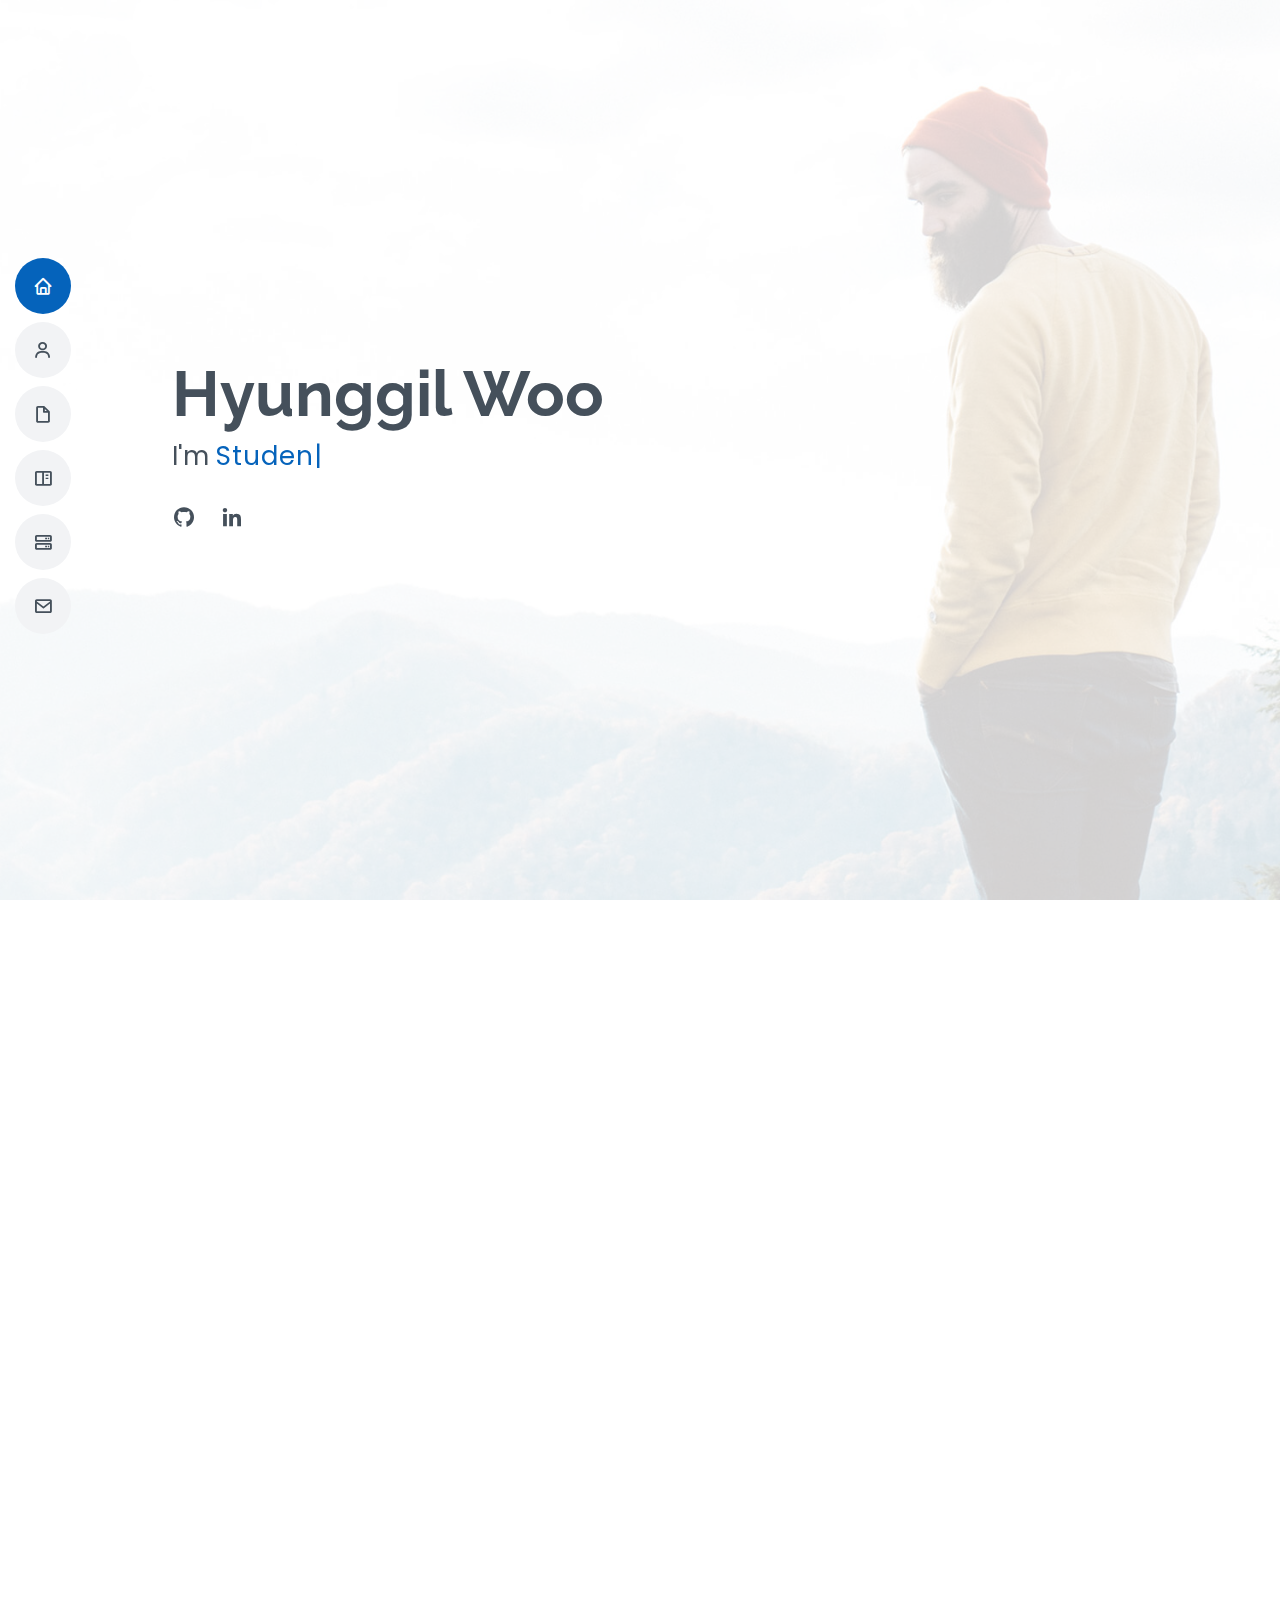
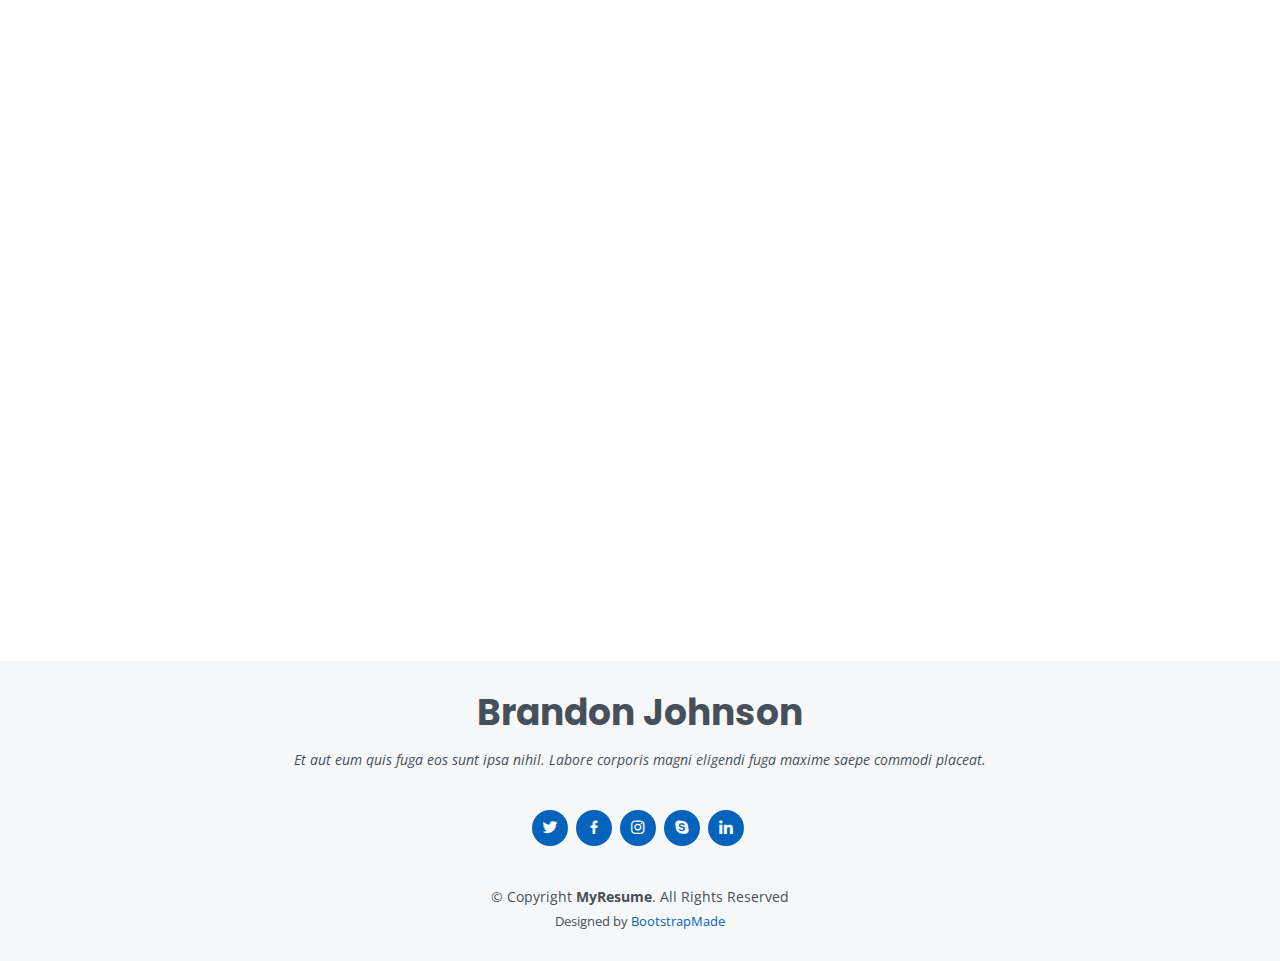
==== commit 5f936d9e: "Added my social network sites" ====
--- a/index.html
+++ b/index.html
@@ -61,12 +61,10 @@
     <div class="container" data-aos="zoom-in" data-aos-delay="100">
       <h1>Hyunggil Woo</h1>
       <p>I'm <span class="typed" data-typed-items="Student, Software Engineer, Aspiring Entrepreneur"></span></p>
+      <!-- My social media links are stored here-->
       <div class="social-links">
-        <a href="#" class="twitter"><i class="bx bxl-twitter"></i></a>
-        <a href="#" class="facebook"><i class="bx bxl-facebook"></i></a>
-        <a href="#" class="instagram"><i class="bx bxl-instagram"></i></a>
-        <a href="#" class="google-plus"><i class="bx bxl-skype"></i></a>
-        <a href="#" class="linkedin"><i class="bx bxl-linkedin"></i></a>
+        <a href="https://github.com/Hyunggilwoo" class="github"><i class="bx bxl-github"></i></a>
+        <a href="https://www.linkedin.com/in/hyunggil-woo/" class="linkedin"><i class="bx bxl-linkedin"></i></a>
       </div>
     </div>
   </section><!-- End Hero -->
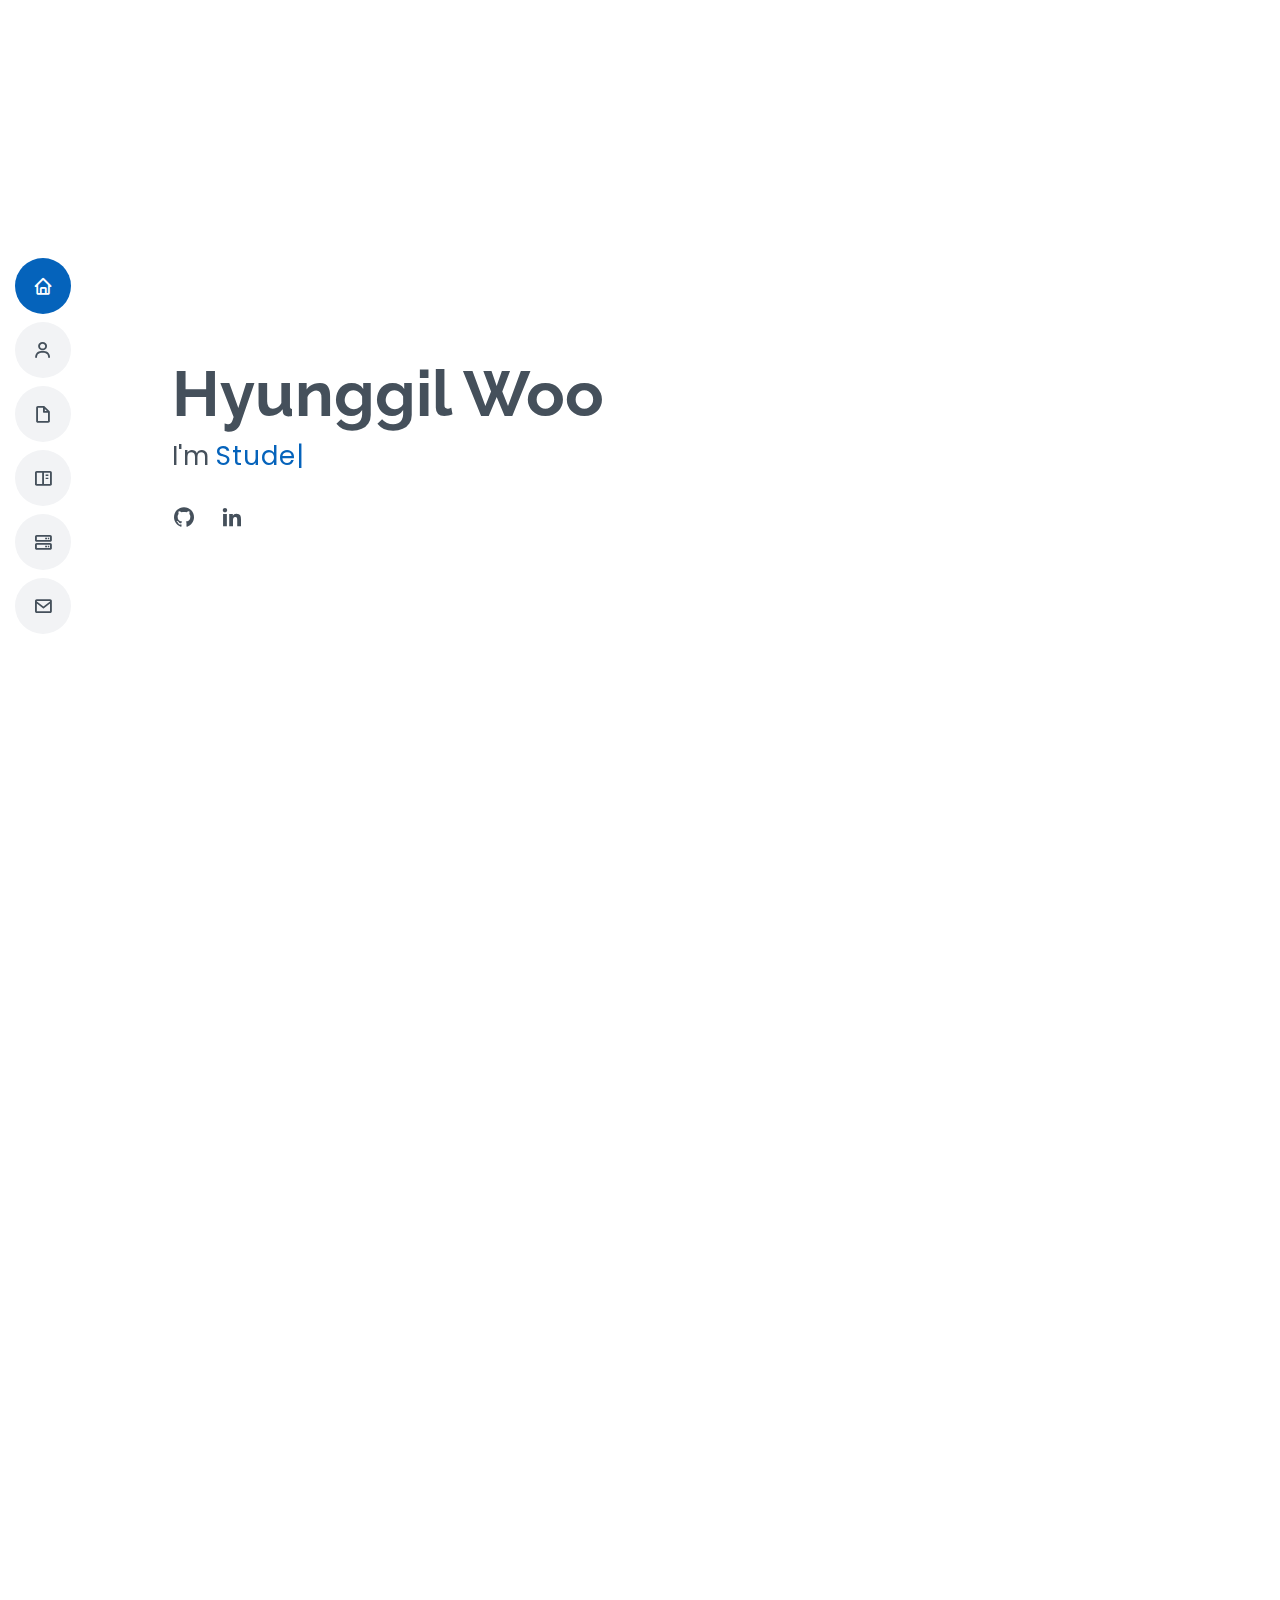
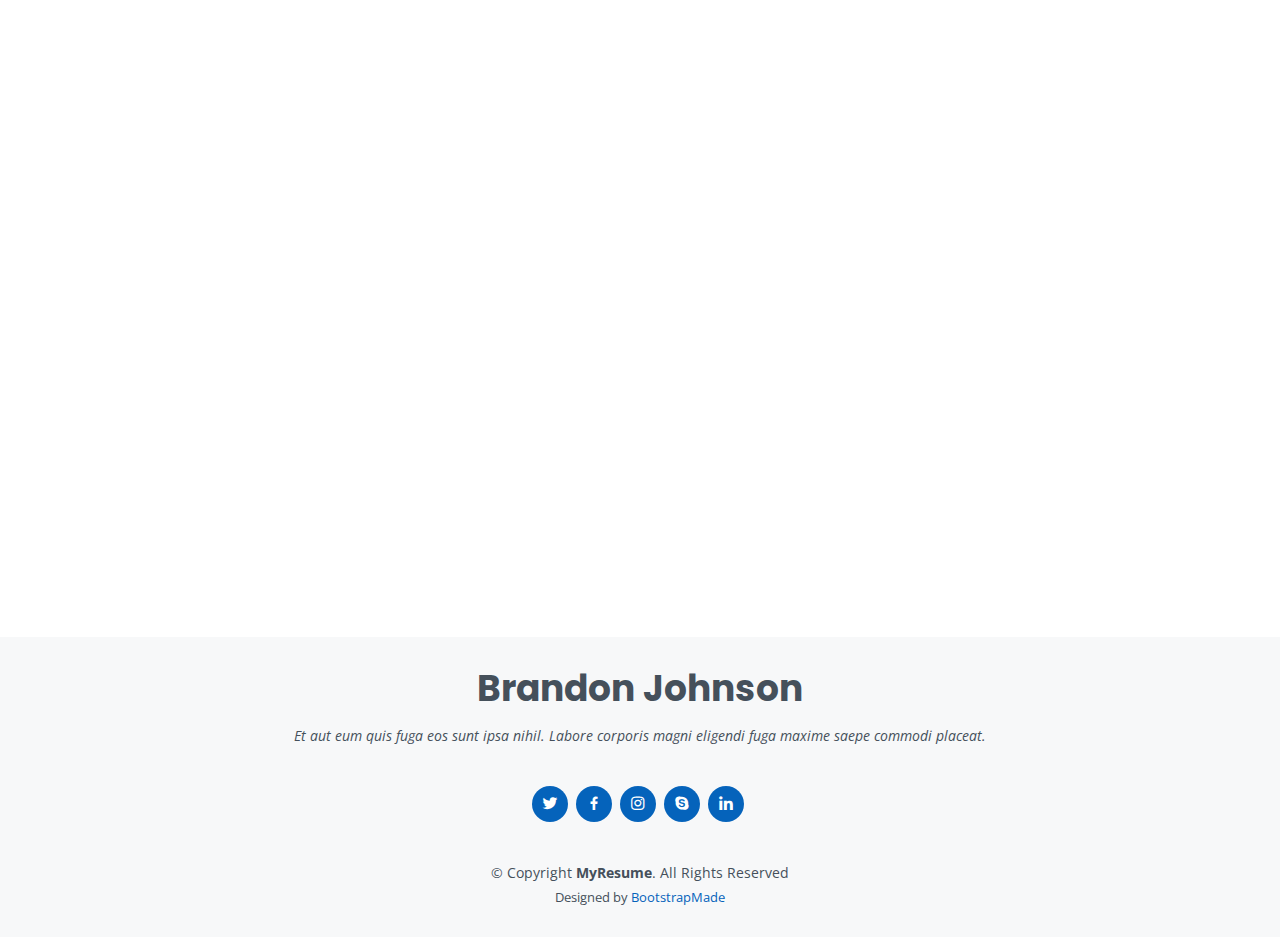
==== commit 81ad142f: "Updating the profile of my page" ====
--- a/index.html
+++ b/index.html
@@ -77,15 +77,16 @@
 
         <div class="section-title">
           <h2>About</h2>
-          <p>Magnam dolores commodi suscipit. Necessitatibus eius consequatur ex aliquid fuga eum quidem. Sit sint consectetur velit. Quisquam quos quisquam cupiditate. Et nemo qui impedit suscipit alias ea. Quia fugiat sit in iste officiis commodi quidem hic quas.</p>
+          <p>Hello! My name is Hyunggil Woo and I am a Senior studying Computer Science at the University of Washington. Nice to meet You!</p>
         </div>
 
         <div class="row">
           <div class="col-lg-4">
-            <img src="assets/img/profile-img.jpg" class="img-fluid" alt="">
+            <img src="assets/img/profile-img.png" class="img-fluid" alt="">
+          
           </div>
           <div class="col-lg-8 pt-4 pt-lg-0 content">
-            <h3>UI/UX Designer &amp; Web Developer.</h3>
+            <h3>Full Stack Software Developer.</h3>
             <p class="fst-italic">
               Lorem ipsum dolor sit amet, consectetur adipiscing elit, sed do eiusmod tempor incididunt ut labore et dolore
               magna aliqua.
@@ -93,7 +94,7 @@
             <div class="row">
               <div class="col-lg-6">
                 <ul>
-                  <li><i class="bi bi-chevron-right"></i> <strong>Birthday:</strong> <span>1 May 1995</span></li>
+                  <li><i class="bi bi-chevron-right"></i> <strong>School:</strong> <span>University of Washington</span></li>
                   <li><i class="bi bi-chevron-right"></i> <strong>Website:</strong> <span>www.example.com</span></li>
                   <li><i class="bi bi-chevron-right"></i> <strong>Phone:</strong> <span>+123 456 7890</span></li>
                   <li><i class="bi bi-chevron-right"></i> <strong>City:</strong> <span>New York, USA</span></li>
--- a/assets/css/style.css
+++ b/assets/css/style.css
@@ -1,10 +1,10 @@
-/**
-* Template Name: MyResume - v4.10.0
-* Template URL: https://bootstrapmade.com/free-html-bootstrap-template-my-resume/
-* Author: BootstrapMade.com
-* License: https://bootstrapmade.com/license/
-*/
-
+/**
+* Template Name: MyResume - v4.10.0
+* Template URL: https://bootstrapmade.com/free-html-bootstrap-template-my-resume/
+* Author: BootstrapMade.com
+* License: https://bootstrapmade.com/license/
+*/
+
 /*--------------------------------------------------------------
 # General
 --------------------------------------------------------------*/
@@ -284,7 +284,8 @@
 #hero {
   width: 100%;
   height: 100vh;
-  background: url("../img/hero-bg.jpg") top right no-repeat;
+  background: url("../img/background.JPG") top right no-repeat;
+  /* assets/img/background.JPG */
   background-size: cover;
   position: relative;
 }
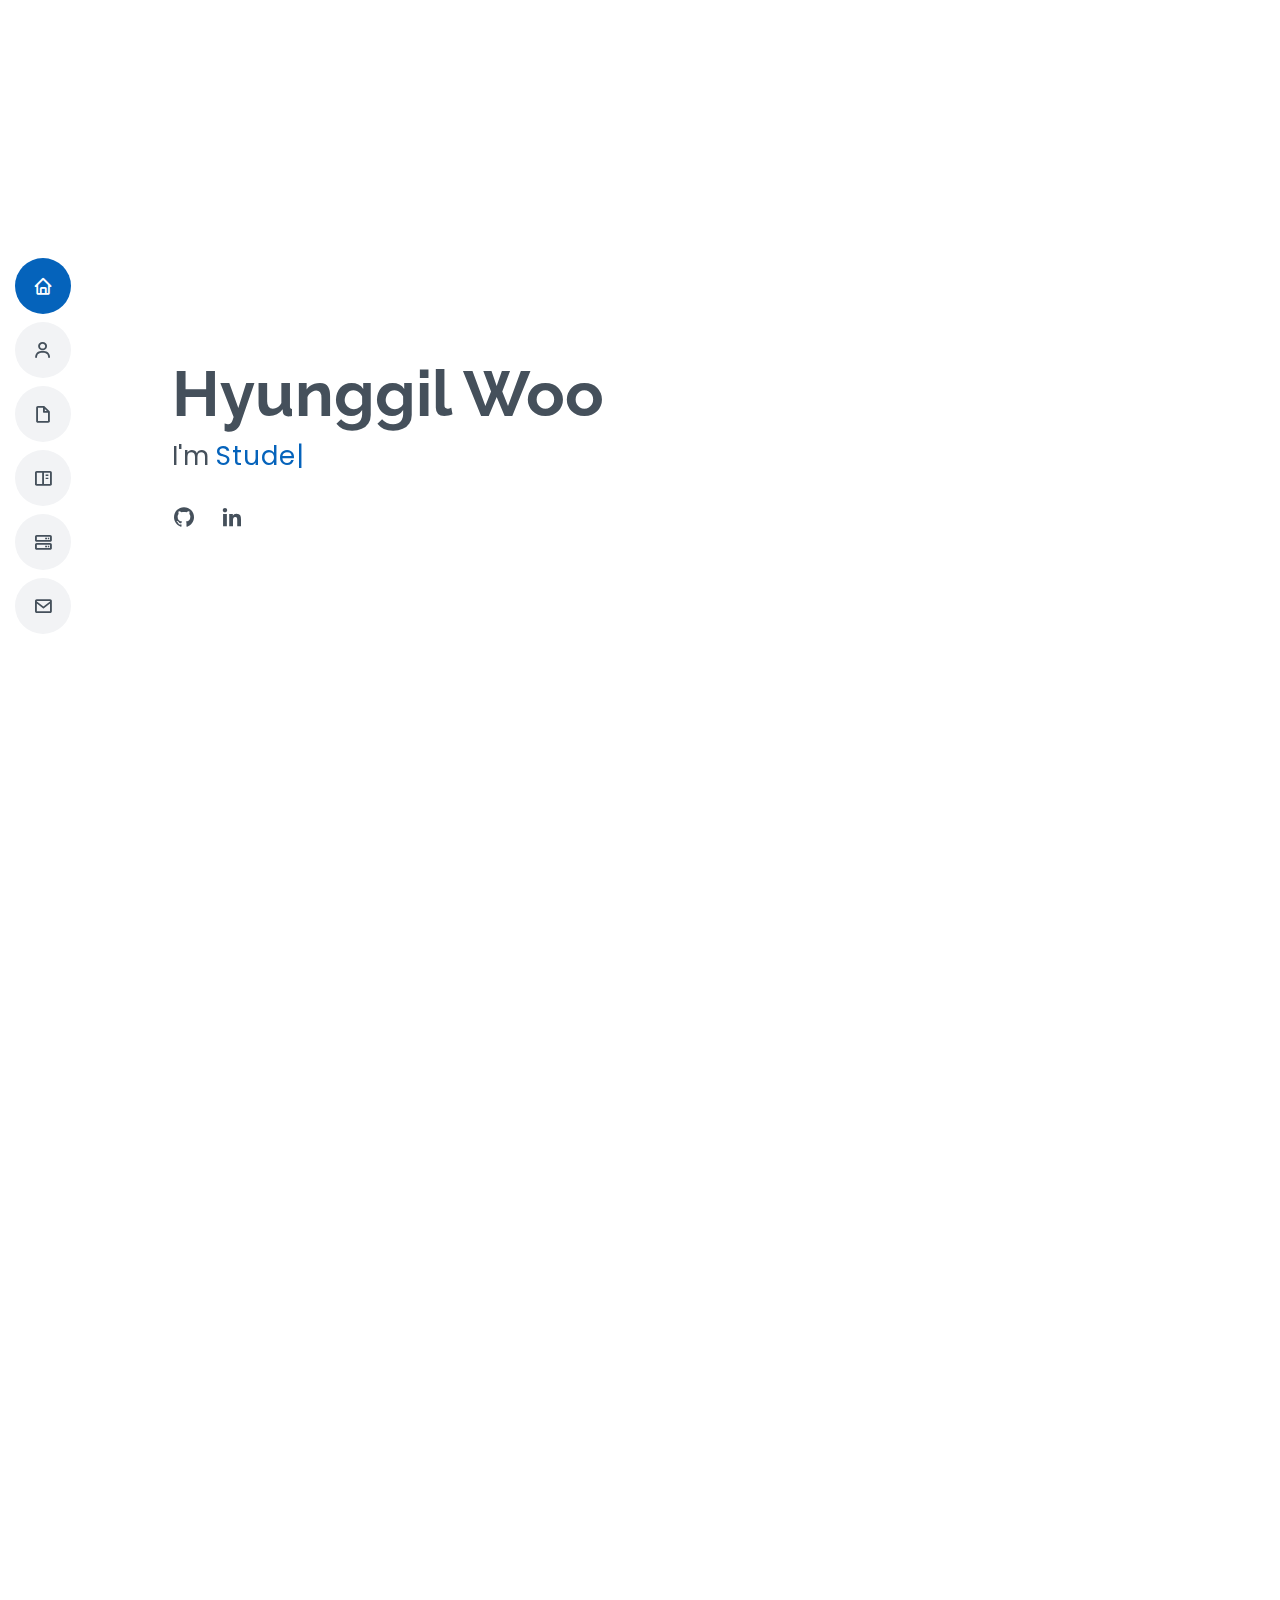
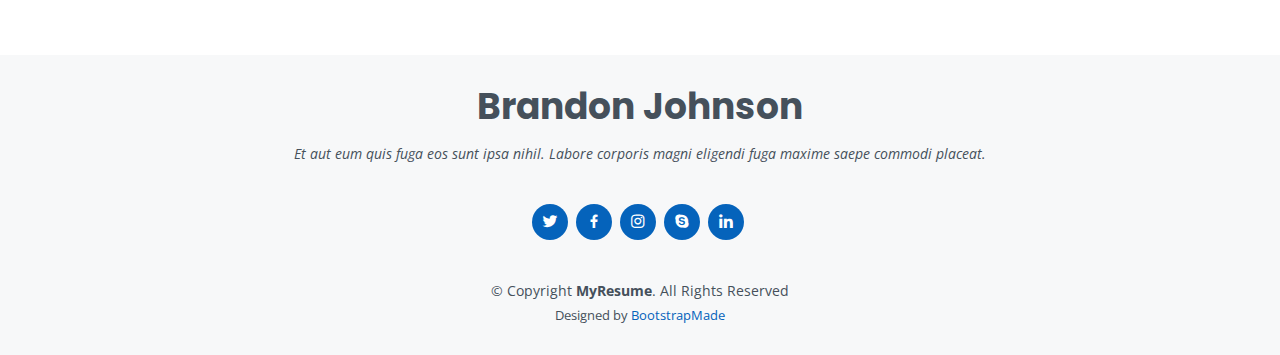
==== commit 0f089ed6: "Removed testimonial section from the portfolio page" ====
--- a/index.html
+++ b/index.html
@@ -10,8 +10,8 @@
   <meta content="" name="keywords">
 
   <!-- Favicons -->
-  <link href="assets/img/favicon.png" rel="icon">
-  <link href="assets/img/apple-touch-icon.png" rel="apple-touch-icon">
+  <link href="assets/img/Favicon.png" rel="icon">
+  <link href="assets/img/favicon_copy.png" rel="apple-touch-icon">
 
   <!-- Google Fonts -->
   <link href="https://fonts.googleapis.com/css?family=Open+Sans:300,300i,400,400i,600,600i,700,700i|Raleway:300,300i,400,400i,500,500i,600,600i,700,700i|Poppins:300,300i,400,400i,500,500i,600,600i,700,700i" rel="stylesheet">
@@ -95,17 +95,15 @@
               <div class="col-lg-6">
                 <ul>
                   <li><i class="bi bi-chevron-right"></i> <strong>School:</strong> <span>University of Washington</span></li>
-                  <li><i class="bi bi-chevron-right"></i> <strong>Website:</strong> <span>www.example.com</span></li>
-                  <li><i class="bi bi-chevron-right"></i> <strong>Phone:</strong> <span>+123 456 7890</span></li>
-                  <li><i class="bi bi-chevron-right"></i> <strong>City:</strong> <span>New York, USA</span></li>
+                  <li><i class="bi bi-chevron-right"></i> <strong>Expected Graduation:</strong> <span>December 2023</span></li>
+                  <li><i class="bi bi-chevron-right"></i> <strong>Degree:</strong> <span>B.S. in Computer Science</span></li>
                 </ul>
               </div>
               <div class="col-lg-6">
                 <ul>
-                  <li><i class="bi bi-chevron-right"></i> <strong>Age:</strong> <span>30</span></li>
-                  <li><i class="bi bi-chevron-right"></i> <strong>Degree:</strong> <span>Master</span></li>
-                  <li><i class="bi bi-chevron-right"></i> <strong>PhEmailone:</strong> <span>email@example.com</span></li>
-                  <li><i class="bi bi-chevron-right"></i> <strong>Freelance:</strong> <span>Available</span></li>
+                  <li><i class="bi bi-chevron-right"></i> <strong>Phone:</strong> <span>+1 774 420 9347</span></li>
+                  <li><i class="bi bi-chevron-right"></i> <strong>Email:</strong> <a href="mailto:hyunggilswoo@gmail.com">hyunggilswoo@gmail.com</a></li>
+                  <li><i class="bi bi-chevron-right"></i> <strong>Location:</strong> <span>Bremerton, WA</span></li>
                 </ul>
               </div>
             </div>
@@ -546,89 +544,6 @@
       </div>
     </section><!-- End Services Section -->
 
-    <!-- ======= Testimonials Section ======= -->
-    <section id="testimonials" class="testimonials section-bg">
-      <div class="container" data-aos="fade-up">
-
-        <div class="section-title">
-          <h2>Testimonials</h2>
-        </div>
-
-        <div class="testimonials-slider swiper" data-aos="fade-up" data-aos-delay="100">
-          <div class="swiper-wrapper">
-
-            <div class="swiper-slide">
-              <div class="testimonial-item">
-                <img src="assets/img/testimonials/testimonials-1.jpg" class="testimonial-img" alt="">
-                <h3>Saul Goodman</h3>
-                <h4>Ceo &amp; Founder</h4>
-                <p>
-                  <i class="bx bxs-quote-alt-left quote-icon-left"></i>
-                  Proin iaculis purus consequat sem cure digni ssim donec porttitora entum suscipit rhoncus. Accusantium quam, ultricies eget id, aliquam eget nibh et. Maecen aliquam, risus at semper.
-                  <i class="bx bxs-quote-alt-right quote-icon-right"></i>
-                </p>
-              </div>
-            </div><!-- End testimonial item -->
-
-            <div class="swiper-slide">
-              <div class="testimonial-item">
-                <img src="assets/img/testimonials/testimonials-2.jpg" class="testimonial-img" alt="">
-                <h3>Sara Wilsson</h3>
-                <h4>Designer</h4>
-                <p>
-                  <i class="bx bxs-quote-alt-left quote-icon-left"></i>
-                  Export tempor illum tamen malis malis eram quae irure esse labore quem cillum quid cillum eram malis quorum velit fore eram velit sunt aliqua noster fugiat irure amet legam anim culpa.
-                  <i class="bx bxs-quote-alt-right quote-icon-right"></i>
-                </p>
-              </div>
-            </div><!-- End testimonial item -->
-
-            <div class="swiper-slide">
-              <div class="testimonial-item">
-                <img src="assets/img/testimonials/testimonials-3.jpg" class="testimonial-img" alt="">
-                <h3>Jena Karlis</h3>
-                <h4>Store Owner</h4>
-                <p>
-                  <i class="bx bxs-quote-alt-left quote-icon-left"></i>
-                  Enim nisi quem export duis labore cillum quae magna enim sint quorum nulla quem veniam duis minim tempor labore quem eram duis noster aute amet eram fore quis sint minim.
-                  <i class="bx bxs-quote-alt-right quote-icon-right"></i>
-                </p>
-              </div>
-            </div><!-- End testimonial item -->
-
-            <div class="swiper-slide">
-              <div class="testimonial-item">
-                <img src="assets/img/testimonials/testimonials-4.jpg" class="testimonial-img" alt="">
-                <h3>Matt Brandon</h3>
-                <h4>Freelancer</h4>
-                <p>
-                  <i class="bx bxs-quote-alt-left quote-icon-left"></i>
-                  Fugiat enim eram quae cillum dolore dolor amet nulla culpa multos export minim fugiat minim velit minim dolor enim duis veniam ipsum anim magna sunt elit fore quem dolore labore illum veniam.
-                  <i class="bx bxs-quote-alt-right quote-icon-right"></i>
-                </p>
-              </div>
-            </div><!-- End testimonial item -->
-
-            <div class="swiper-slide">
-              <div class="testimonial-item">
-                <img src="assets/img/testimonials/testimonials-5.jpg" class="testimonial-img" alt="">
-                <h3>John Larson</h3>
-                <h4>Entrepreneur</h4>
-                <p>
-                  <i class="bx bxs-quote-alt-left quote-icon-left"></i>
-                  Quis quorum aliqua sint quem legam fore sunt eram irure aliqua veniam tempor noster veniam enim culpa labore duis sunt culpa nulla illum cillum fugiat legam esse veniam culpa fore nisi cillum quid.
-                  <i class="bx bxs-quote-alt-right quote-icon-right"></i>
-                </p>
-              </div>
-            </div><!-- End testimonial item -->
-
-          </div>
-          <div class="swiper-pagination"></div>
-        </div>
-
-      </div>
-    </section><!-- End Testimonials Section -->
-
     <!-- ======= Contact Section ======= -->
     <section id="contact" class="contact">
       <div class="container" data-aos="fade-up">
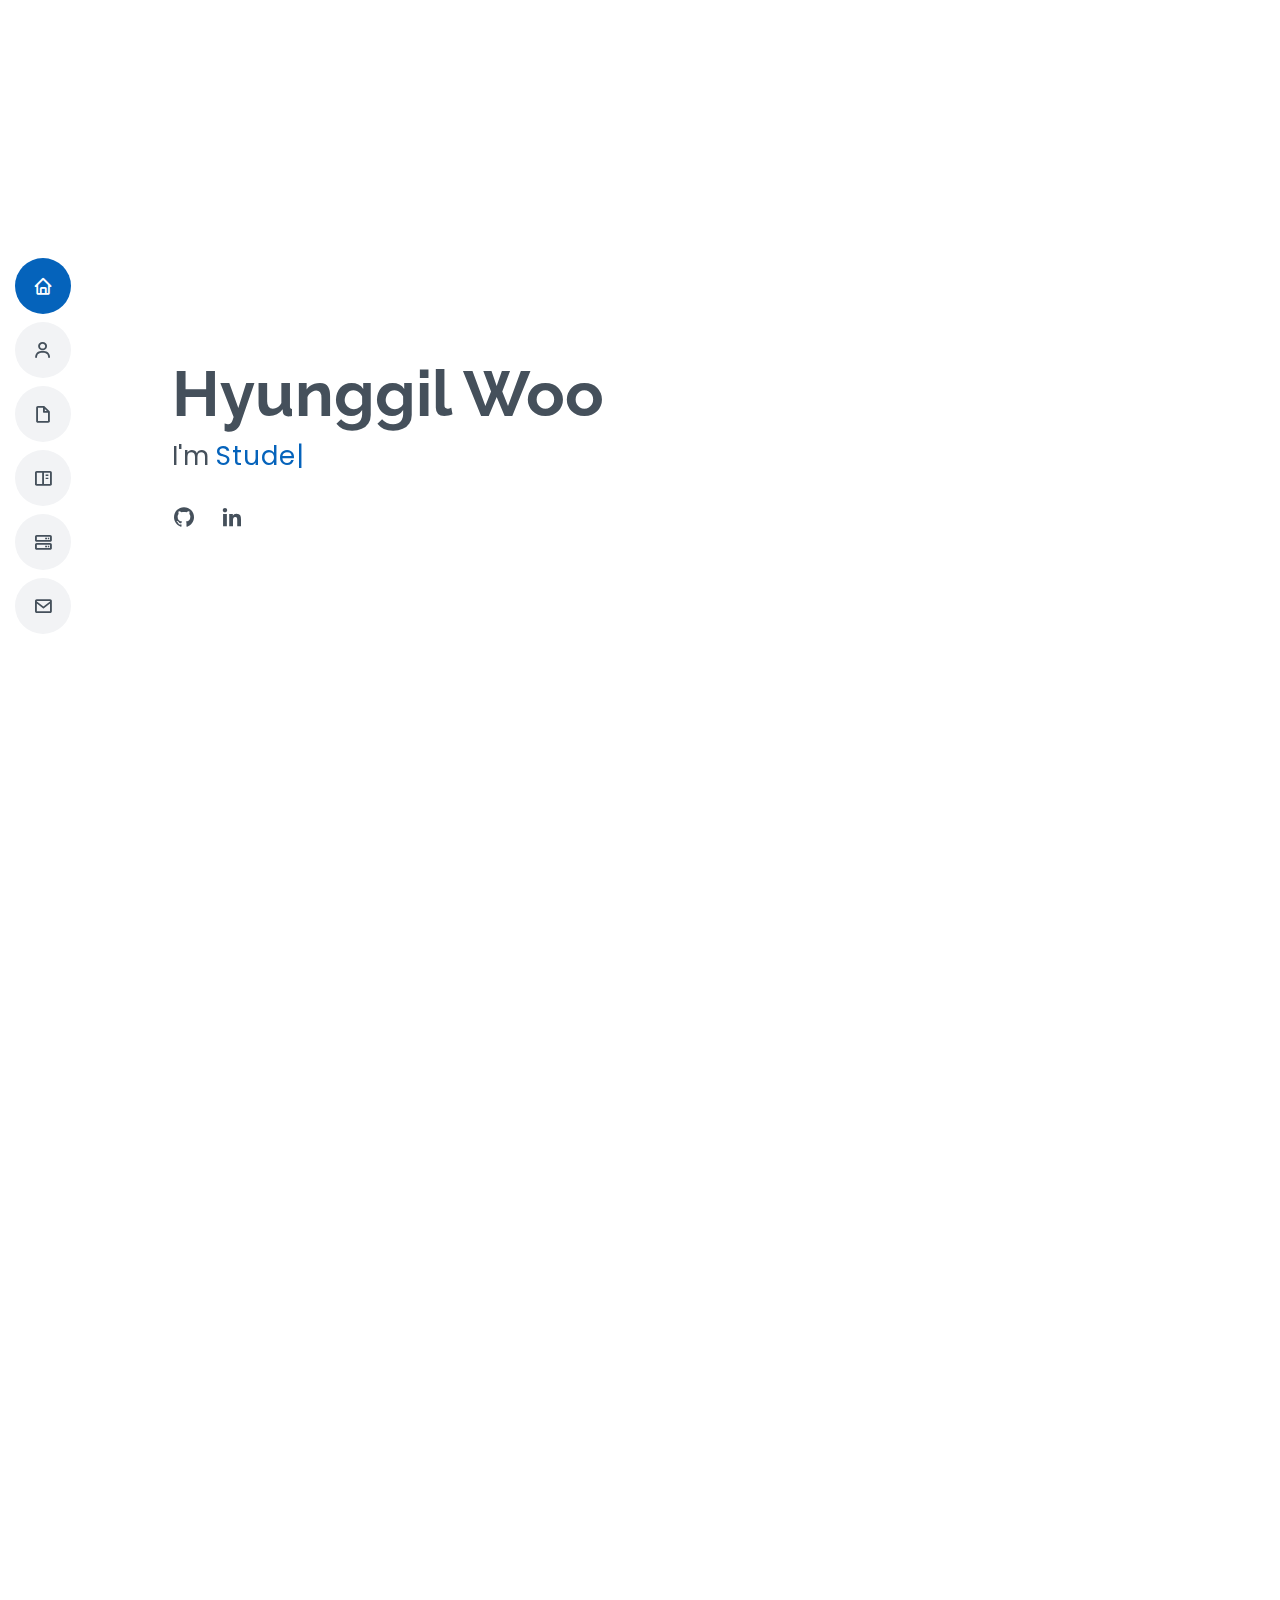
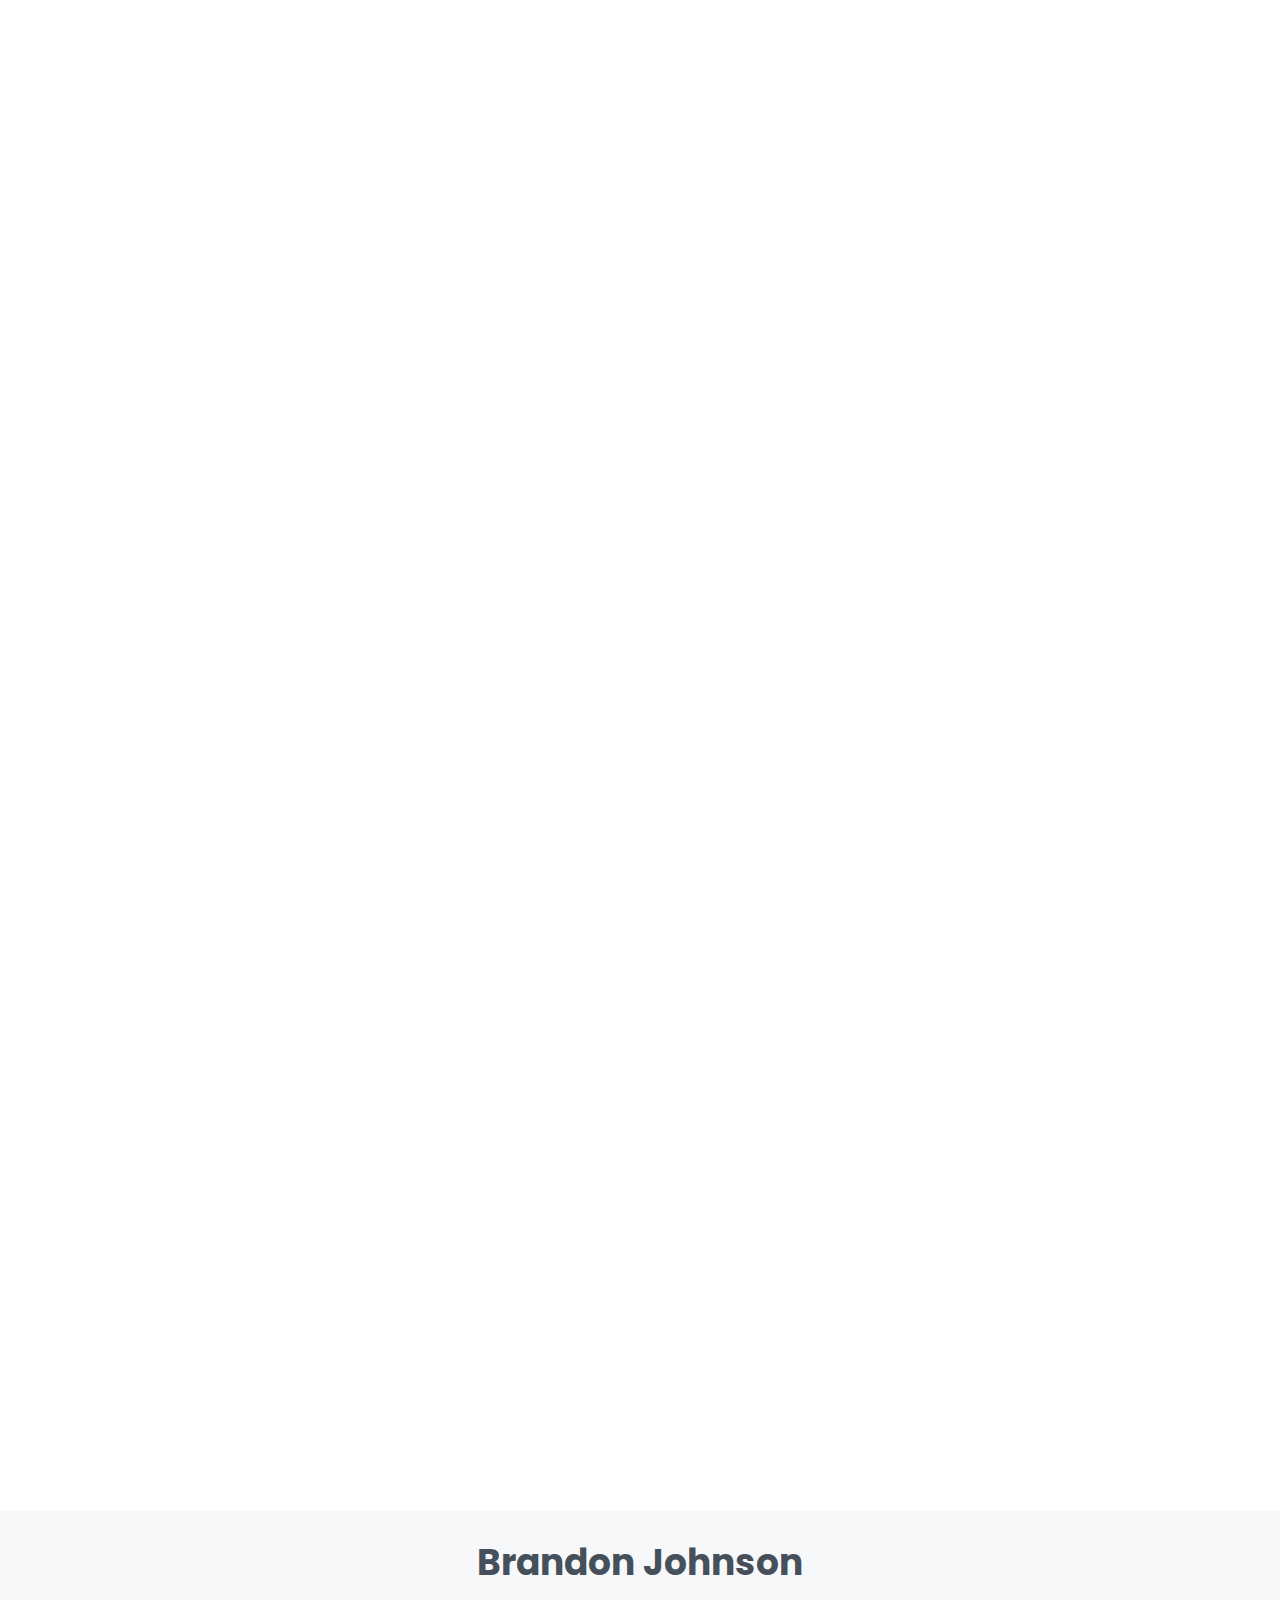
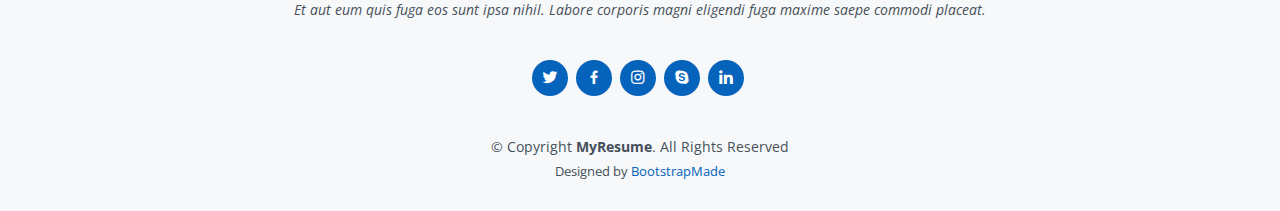
==== commit eecc147e: "Added a new icon for my facts page" ====
--- a/index.html
+++ b/index.html
@@ -23,7 +23,8 @@
   <link href="assets/vendor/boxicons/css/boxicons.min.css" rel="stylesheet">
   <link href="assets/vendor/glightbox/css/glightbox.min.css" rel="stylesheet">
   <link href="assets/vendor/swiper/swiper-bundle.min.css" rel="stylesheet">
-
+  <link href="assets/vendor/icofont/icofont.min.css" rel="stylesheet">
+  
   <!-- Template Main CSS File -->
   <link href="assets/css/style.css" rel="stylesheet">
 
@@ -108,8 +109,6 @@
               </div>
             </div>
             <p>
-              Officiis eligendi itaque labore et dolorum mollitia officiis optio vero. Quisquam sunt adipisci omnis et ut. Nulla accusantium dolor incidunt officia tempore. Et eius omnis.
-              Cupiditate ut dicta maxime officiis quidem quia. Sed et consectetur qui quia repellendus itaque neque. Aliquid amet quidem ut quaerat cupiditate. Ab et eum qui repellendus omnis culpa magni laudantium dolores.
             </p>
           </div>
         </div>
@@ -123,32 +122,32 @@
 
         <div class="section-title">
           <h2>Facts</h2>
-          <p>Magnam dolores commodi suscipit. Necessitatibus eius consequatur ex aliquid fuga eum quidem. Sit sint consectetur velit. Quisquam quos quisquam cupiditate. Et nemo qui impedit suscipit alias ea. Quia fugiat sit in iste officiis commodi quidem hic quas.</p>
+          <p></p>
         </div>
 
         <div class="row">
+
+          <div class="col-lg-3 col-md-6 mt-5 mt-md-0">
+            <div class="count-box">
+              <i class="bi bi-journal-code"></i>
+              <span data-purecounter-start="0" data-purecounter-end="4" data-purecounter-duration="1" class="purecounter"></span>
+              <p>Projects</p>
+            </div>
+          </div>
 
           <div class="col-lg-3 col-md-6">
             <div class="count-box">
-              <i class="bi bi-emoji-smile"></i>
-              <span data-purecounter-start="0" data-purecounter-end="232" data-purecounter-duration="1" class="purecounter"></span>
-              <p>Happy Clients</p>
-            </div>
-          </div>
-
-          <div class="col-lg-3 col-md-6 mt-5 mt-md-0">
-            <div class="count-box">
-              <i class="bi bi-journal-richtext"></i>
-              <span data-purecounter-start="0" data-purecounter-end="521" data-purecounter-duration="1" class="purecounter"></span>
-              <p>Projects</p>
+              <i class="bi bi-journal-check"></i>
+              <span data-purecounter-start="0" data-purecounter-end="4" data-purecounter-duration="1" class="purecounter"></span>
+              <p>CS related courses</p>
             </div>
           </div>
 
           <div class="col-lg-3 col-md-6 mt-5 mt-lg-0">
             <div class="count-box">
-              <i class="bi bi-headset"></i>
+              <i class="icofont-graduate"></i>
               <span data-purecounter-start="0" data-purecounter-end="1463" data-purecounter-duration="1" class="purecounter"></span>
-              <p>Hours Of Support</p>
+              <p>College GPA</p>
             </div>
           </div>
 
